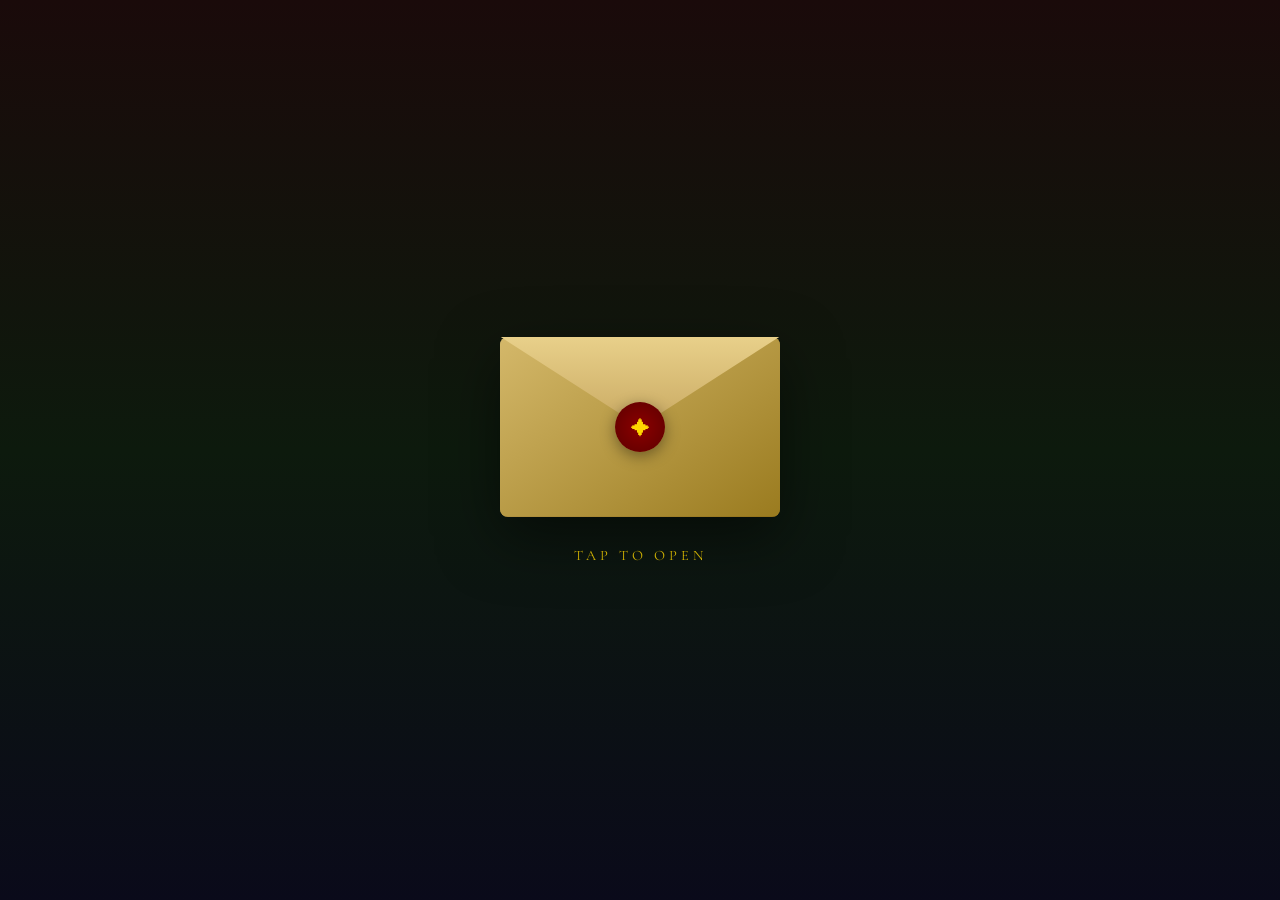
==== X-max/index.html @ a750fd4d "Add files via upload" ====
<!DOCTYPE html>
<html lang="ko">

<head>
    <meta charset="UTF-8">
    <meta name="viewport" content="width=device-width, initial-scale=1.0, maximum-scale=1.0, user-scalable=no">
    <title>AZEL - Christmas & 1st Anniversary</title>
    <link
        href="https://fonts.googleapis.com/css2?family=Noto+Sans+KR:wght@300;400;500;700&family=Playfair+Display:wght@400;500;600;700&family=Great+Vibes&family=Cormorant+Garamond:wght@400;500;600&display=swap"
        rel="stylesheet">
    <style>
        * {
            margin: 0;
            padding: 0;
            box-sizing: border-box;
        }

        body {
            font-family: 'Noto Sans KR', sans-serif;
            background: #030306;
            min-height: 100vh;
            overflow-x: hidden;
            color: #fff;
        }

        /* ============ INTRO VIDEO ============ */
        .intro-screen {
            position: fixed;
            top: 0;
            left: 0;
            width: 100%;
            height: 100%;
            z-index: 10000;
            display: flex;
            flex-direction: column;
            justify-content: center;
            align-items: center;
            background: #000;
            transition: opacity 1s ease, visibility 1s ease;
        }

        .intro-screen.hidden {
            opacity: 0;
            visibility: hidden;
            pointer-events: none;
        }

        .intro-video {
            width: 100%;
            height: 100%;
            object-fit: cover;
            position: absolute;
            top: 0;
            left: 0;
            opacity: 0;
            visibility: hidden;
        }

        .intro-video.playing {
            opacity: 1;
            visibility: visible;
        }

        .intro-video.hidden {
            opacity: 0;
            visibility: hidden;
        }

        .intro-logo {
            position: absolute;
            top: 50%;
            left: 50%;
            transform: translate(-50%, -50%);
            height: 120px;
            width: auto;
            opacity: 0;
            transition: opacity 2s ease;
        }

        .intro-logo.visible {
            opacity: 1;
        }

        .intro-screen.logo-phase {
            background: #fff;
        }

        /* ============ LETTER ENVELOPE ============ */
        .letter-container {
            position: absolute;
            top: 0;
            left: 0;
            width: 100%;
            height: 100%;
            display: flex;
            flex-direction: column;
            justify-content: center;
            align-items: center;
            background: linear-gradient(180deg, #1a0a0a 0%, #0d1a0d 50%, #0a0a1a 100%);
            cursor: pointer;
            opacity: 0;
            visibility: hidden;
            transition: opacity 0.8s ease, visibility 0.8s ease;
        }

        .letter-container.visible {
            opacity: 1;
            visibility: visible;
        }

        .letter-container.hidden {
            opacity: 0;
            visibility: hidden;
            pointer-events: none;
        }

        /* Loading Screen */
        .loading-screen {
            position: absolute;
            top: 0;
            left: 0;
            width: 100%;
            height: 100%;
            display: flex;
            flex-direction: column;
            justify-content: center;
            align-items: center;
            background: #000;
            transition: opacity 0.5s ease, visibility 0.5s ease;
        }

        .loading-screen.hidden {
            opacity: 0;
            visibility: hidden;
        }

        .loading-spinner {
            width: 40px;
            height: 40px;
            border: 2px solid rgba(255, 215, 0, 0.2);
            border-top-color: #ffd700;
            border-radius: 50%;
            animation: spin 1s linear infinite;
        }

        .loading-text {
            margin-top: 15px;
            color: rgba(255, 215, 0, 0.6);
            font-family: 'Cormorant Garamond', serif;
            font-size: 0.8rem;
            letter-spacing: 3px;
        }

        @keyframes spin {
            to {
                transform: rotate(360deg);
            }
        }

        .envelope {
            width: 280px;
            height: 180px;
            position: relative;
            perspective: 1000px;
            margin-bottom: 30px;
            z-index: 10;
        }

        .envelope-back {
            position: absolute;
            width: 100%;
            height: 100%;
            background: linear-gradient(145deg, #c9a962 0%, #8b6914 100%);
            border-radius: 8px;
            box-shadow: 0 20px 60px rgba(0, 0, 0, 0.5);
        }

        .envelope-front {
            position: absolute;
            width: 100%;
            height: 100%;
            background: linear-gradient(145deg, #d4b86a 0%, #9a7b1f 100%);
            border-radius: 8px;
            clip-path: polygon(0 0, 50% 45%, 100% 0, 100% 100%, 0 100%);
        }

        .envelope-flap {
            position: absolute;
            width: 100%;
            height: 90px;
            top: 0;
            background: linear-gradient(180deg, #e8d08a 0%, #c9a962 100%);
            clip-path: polygon(0 0, 50% 100%, 100% 0);
            transform-origin: top center;
            transition: transform 0.6s ease;
            z-index: 2;
        }

        .letter-container:hover .envelope-flap {
            transform: rotateX(30deg);
        }

        .envelope-seal {
            position: absolute;
            top: 50%;
            left: 50%;
            transform: translate(-50%, -50%);
            width: 50px;
            height: 50px;
            background: radial-gradient(circle, #8B0000 0%, #5c0000 100%);
            border-radius: 50%;
            display: flex;
            justify-content: center;
            align-items: center;
            box-shadow: 0 4px 15px rgba(0, 0, 0, 0.4);
            z-index: 3;
        }

        .envelope-seal::after {
            content: '✦';
            color: #ffd700;
            font-size: 1.2rem;
        }

        .letter-text {
            color: rgba(255, 215, 0, 0.8);
            font-family: 'Cormorant Garamond', serif;
            font-size: 0.9rem;
            letter-spacing: 4px;
            text-transform: uppercase;
            animation: pulse-text 2s ease-in-out infinite;
            z-index: 10;
        }

        @keyframes pulse-text {

            0%,
            100% {
                opacity: 0.6;
            }

            50% {
                opacity: 1;
            }
        }

        .snowfall-bg {
            position: absolute;
            width: 100%;
            height: 100%;
            pointer-events: none;
            overflow: hidden;
        }

        .snow-particle {
            position: absolute;
            color: rgba(255, 255, 255, 0.6);
            opacity: 0;
            top: -20px;
            animation: snow-fall-letter 10s linear infinite;
        }

        @keyframes snow-fall-letter {
            0% {
                transform: translateY(0);
                opacity: 0;
            }

            5% {
                opacity: 0.7;
            }

            95% {
                opacity: 0.7;
            }

            100% {
                transform: translateY(calc(100vh + 40px));
                opacity: 0;
            }
        }

        /* ============ OPENING ANIMATION ============ */
        .opening {
            position: fixed;
            top: 0;
            left: 0;
            width: 100%;
            height: 100%;
            z-index: 9999;
            display: flex;
            justify-content: center;
            align-items: center;
            background: #000;
            transition: opacity 1.5s ease, visibility 1.5s ease;
        }

        .opening.hidden {
            opacity: 0;
            visibility: hidden;
            pointer-events: none;
        }

        .brightness-overlay {
            position: absolute;
            top: 0;
            left: 0;
            width: 100%;
            height: 100%;
            background: #000;
            z-index: 5;
            animation: brightnessReveal 3s ease-out forwards;
        }

        @keyframes brightnessReveal {
            0% {
                opacity: 1;
            }

            100% {
                opacity: 0;
            }
        }

        .center-glow {
            position: absolute;
            top: 50%;
            left: 50%;
            transform: translate(-50%, -50%);
            width: 0;
            height: 0;
            background: radial-gradient(circle, rgba(255, 215, 0, 0.3) 0%, rgba(255, 215, 0, 0.1) 30%, transparent 70%);
            border-radius: 50%;
            z-index: 4;
            animation: glowExpand 3s ease-out forwards;
        }

        @keyframes glowExpand {
            0% {
                width: 0;
                height: 0;
                opacity: 0;
            }

            30% {
                opacity: 1;
            }

            100% {
                width: 150vmax;
                height: 150vmax;
                opacity: 1;
            }
        }

        .light-rays {
            position: absolute;
            top: 50%;
            left: 50%;
            transform: translate(-50%, -50%);
            width: 200vmax;
            height: 200vmax;
            z-index: 3;
            opacity: 0;
            animation: raysAppear 2s ease-out 1s forwards;
        }

        @keyframes raysAppear {
            0% {
                opacity: 0;
                transform: translate(-50%, -50%) scale(0.5);
            }

            100% {
                opacity: 1;
                transform: translate(-50%, -50%) scale(1);
            }
        }

        .light-ray {
            position: absolute;
            top: 50%;
            left: 50%;
            width: 2px;
            height: 50%;
            background: linear-gradient(to top, rgba(255, 215, 0, 0.2) 0%, transparent 100%);
            transform-origin: bottom center;
        }

        .vignette {
            position: absolute;
            top: 0;
            left: 0;
            width: 100%;
            height: 100%;
            background: radial-gradient(ellipse at center, transparent 0%, #000 100%);
            z-index: 6;
            animation: vignetteFade 4s ease-out forwards;
        }

        @keyframes vignetteFade {
            0% {
                opacity: 1;
                background: radial-gradient(ellipse at center, transparent 0%, #000 70%);
            }

            100% {
                opacity: 0.3;
                background: radial-gradient(ellipse at center, transparent 30%, #000 100%);
            }
        }

        .stars {
            position: absolute;
            width: 100%;
            height: 100%;
        }

        .star {
            position: absolute;
            width: 2px;
            height: 2px;
            background: #fff;
            border-radius: 50%;
            animation: twinkle 3s ease-in-out infinite;
        }

        @keyframes twinkle {

            0%,
            100% {
                opacity: 0.2;
            }

            50% {
                opacity: 1;
            }
        }

        .golden-dust {
            position: absolute;
            width: 100%;
            height: 100%;
            pointer-events: none;
        }

        .dust {
            position: absolute;
            width: 3px;
            height: 3px;
            background: #ffd700;
            border-radius: 50%;
            opacity: 0;
            animation: dustFloat 8s ease-in-out infinite;
        }

        @keyframes dustFloat {
            0% {
                transform: translateY(100vh) scale(0);
                opacity: 0;
            }

            20% {
                opacity: 0.8;
            }

            80% {
                opacity: 0.8;
            }

            100% {
                transform: translateY(-100px) scale(1);
                opacity: 0;
            }
        }

        .opening-content {
            text-align: center;
            z-index: 10;
        }

        .opening-subtitle {
            font-family: 'Cormorant Garamond', serif;
            font-size: 1rem;
            letter-spacing: 8px;
            color: rgba(255, 215, 0, 0.8);
            text-transform: uppercase;
            opacity: 0;
            animation: fadeUp 1s ease-out 0.5s forwards;
        }

        .opening-title {
            font-family: 'Great Vibes', cursive;
            font-size: 3.5rem;
            color: #fff;
            margin: 15px 0;
            opacity: 0;
            animation: fadeUp 1s ease-out 1s forwards;
            text-shadow: 0 0 40px rgba(255, 215, 0, 0.3);
        }

        .opening-year {
            font-family: 'Playfair Display', serif;
            font-size: 5rem;
            font-weight: 700;
            background: linear-gradient(180deg, #ffd700 0%, #b8860b 100%);
            -webkit-background-clip: text;
            background-clip: text;
            color: transparent;
            opacity: 0;
            animation: fadeUp 1s ease-out 1.5s forwards;
            line-height: 1;
        }

        .opening-brand {
            font-family: 'Playfair Display', serif;
            font-size: 2rem;
            letter-spacing: 15px;
            color: #ffd700;
            margin-top: 20px;
            opacity: 0;
            animation: fadeUp 1s ease-out 2s forwards;
        }

        @keyframes fadeUp {
            from {
                opacity: 0;
                transform: translateY(30px);
            }

            to {
                opacity: 1;
                transform: translateY(0);
            }
        }

        .opening-btn {
            margin-top: 50px;
            padding: 18px 50px;
            background: transparent;
            border: 1px solid rgba(255, 215, 0, 0.5);
            color: #ffd700;
            font-size: 0.9rem;
            letter-spacing: 5px;
            cursor: pointer;
            opacity: 0;
            animation: fadeUp 1s ease-out 2.5s forwards;
            transition: all 0.4s ease;
        }

        .opening-btn:hover {
            background: rgba(255, 215, 0, 0.1);
            border-color: #ffd700;
            box-shadow: 0 0 30px rgba(255, 215, 0, 0.2);
        }

        /* ============ INVITATION CARD ============ */
        .invitation-wrapper {
            min-height: 100vh;
            display: flex;
            justify-content: center;
            align-items: center;
            padding: 0;
            overflow-x: hidden;
            background: #8e271f;
        }

        .invitation-card {
            position: relative;
            width: 100vw;
            max-width: none;
            min-height: 100vh;
            overflow: visible;
            box-shadow: none;
            border-radius: 0;
            isolation: isolate;
        }

        .invitation-card::before {
            content: '';
            position: absolute;
            inset: 0;
            background: #8e271f;
            z-index: 0;
        }

        .invitation-card::after {
            content: '';
            position: absolute;
            inset: 0;
            background: url("data:image/svg+xml,%3Csvg viewBox='0 0 200 200' xmlns='http://www.w3.org/2000/svg'%3E%3Cfilter id='noise'%3E%3CfeTurbulence type='fractalNoise' baseFrequency='0.85' numOctaves='4' stitchTiles='stitch'/%3E%3C/filter%3E%3Crect width='100%25' height='100%25' filter='url(%23noise)'/%3E%3C/svg%3E");
            opacity: 0.06;
            z-index: 0;
            pointer-events: none;
            mix-blend-mode: overlay;
        }

        .branch-left,
        .branch-right {
            position: absolute;
            top: 0;
            bottom: 0;
            width: 45%;
            background: url('left.png') left top/auto 60% repeat-y;
            z-index: 1;
            pointer-events: none;
        }

        .branch-left {
            left: -10%;
        }

        .branch-right {
            right: -10%;
            transform: scaleX(-1);
        }

        .center-panel {
            position: absolute;
            top: 0;
            bottom: 0;
            display: flex;
            flex-direction: column;
            align-items: center;
            justify-content: flex-start;
            padding-top: 25%;
            background: transparent;
            width: 75%;
            margin: 0 auto;
            left: 50%;
            transform: translateX(-50%);
            z-index: 2;
            text-align: center;
        }

        .center-panel::before,
        .center-panel::after {
            display: none;
        }

        .center-panel::before {
            left: -18px;
        }

        .center-panel::after {
            right: -18px;
            transform: scaleX(-1);
        }

        .greeting-small {
            font-family: 'Great Vibes', cursive;
            font-size: 3rem;
            color: #fff;
            margin-bottom: 0;
        }

        .greeting-main {
            font-family: 'Great Vibes', cursive;
            font-size: 3.5rem;
            color: #fff;
            text-shadow: 0 0 40px rgba(255, 215, 0, 0.3);
        }

        .anniversary-badge {
            margin-top: 25px;
            display: flex;
            flex-direction: column;
            align-items: center;
            gap: 0;
        }

        .anniversary-and {
            font-family: 'Great Vibes', cursive;
            font-size: 2.5rem;
            color: #ffd700;
        }

        .anniversary-line1 {
            font-family: 'Great Vibes', cursive;
            font-size: 2.8rem;
            color: #ffd700;
            text-shadow: 0 0 30px rgba(255, 215, 0, 0.4);
        }

        .anniversary-line2 {
            font-family: 'Great Vibes', cursive;
            font-size: 2.8rem;
            color: #ffd700;
            text-shadow: 0 0 30px rgba(255, 215, 0, 0.4);
        }

        .center-divider {
            margin-top: 18px;
            display: flex;
            align-items: center;
            gap: 10px;
        }

        .center-divider::before,
        .center-divider::after {
            content: '';
            display: block;
            width: 46px;
            height: 1px;
            background: rgba(243, 231, 220, 0.8);
        }

        .center-divider span {
            display: block;
            width: 6px;
            height: 6px;
            background: rgba(243, 231, 220, 0.8);
            border-radius: 50%;
            box-shadow: 0 0 0 5px rgba(243, 231, 220, 0.15);
        }

        .panel-body {
            margin-top: 18px;
            padding: 0 14%;
            display: flex;
            flex-direction: column;
            gap: 14px;
            color: #f3e7dc;
        }

        .panel-message {
            font-size: 0.9rem;
            line-height: 1.6;
            opacity: 0.9;
            font-weight: 400;
        }

        .panel-meta {
            border-top: 1px solid rgba(243, 231, 220, 0.35);
            padding-top: 12px;
            font-family: 'Cormorant Garamond', serif;
            letter-spacing: 1px;
            font-size: 1rem;
        }

        .meta-title {
            font-weight: 600;
            font-size: 1.05rem;
            margin-bottom: 4px;
        }

        .meta-detail {
            font-size: 0.95rem;
            opacity: 0.9;
        }

        .panel-footer {
            margin-top: 20px;
            font-family: 'Cormorant Garamond', serif;
            font-size: 0.8rem;
            letter-spacing: 3px;
            color: rgba(243, 231, 220, 0.6);
            text-transform: uppercase;
        }

        .sparkles {
            position: absolute;
            inset: 0;
            z-index: 1;
            pointer-events: none;
        }

        .sparkle {
            position: absolute;
            width: 4px;
            height: 4px;
            background: #f6e6c7;
            border-radius: 50%;
            opacity: 0.8;
            box-shadow: 0 0 8px rgba(246, 230, 199, 0.7);
            animation: sparkleTwinkle 8s ease-in-out infinite;
        }

        @keyframes sparkleTwinkle {

            0%,
            100% {
                transform: scale(0.9);
                opacity: 0.45;
            }

            50% {
                transform: scale(1.4);
                opacity: 1;
            }
        }

        @media (max-width: 500px) {
            .center-panel {
                width: 68%;
                padding-top: 16%;
            }

            .greeting-main {
                font-size: 2.2rem;
            }

            .panel-body {
                padding: 0 12%;
                gap: 12px;
            }

            .panel-message {
                font-size: 0.85rem;
            }
        }

        /* ============ CHRISTMAS ORNAMENTS ============ */
        .ornaments-container {
            position: fixed;
            top: 0;
            left: 0;
            width: 100%;
            height: 100%;
            pointer-events: none;
            z-index: 15;
            overflow: hidden;
        }

        .ornament {
            position: absolute;
            top: -10px;
            animation: ornamentSwing 3s ease-in-out infinite;
        }

        .ornament-string {
            width: 2px;
            height: 40px;
            background: linear-gradient(180deg, rgba(255, 215, 0, 0.3) 0%, rgba(255, 215, 0, 0.6) 100%);
            margin: 0 auto;
        }

        .ornament-ball {
            width: 35px;
            height: 35px;
            border-radius: 50%;
            position: relative;
            box-shadow:
                inset -5px -5px 15px rgba(0, 0, 0, 0.3),
                inset 5px 5px 15px rgba(255, 255, 255, 0.2),
                0 5px 15px rgba(0, 0, 0, 0.3);
        }

        .ornament-ball::before {
            content: '';
            position: absolute;
            top: 5px;
            left: 8px;
            width: 8px;
            height: 8px;
            background: rgba(255, 255, 255, 0.4);
            border-radius: 50%;
        }

        .ornament-ball::after {
            content: '';
            position: absolute;
            top: -8px;
            left: 50%;
            transform: translateX(-50%);
            width: 12px;
            height: 10px;
            background: #ffd700;
            border-radius: 3px 3px 0 0;
        }

        .ornament-1 {
            left: 5%;
            animation-delay: 0s;
        }

        .ornament-2 {
            right: 8%;
            animation-delay: 0.5s;
        }

        .ornament-3 {
            left: 15%;
            animation-delay: 1s;
        }

        .ornament-4 {
            right: 3%;
            animation-delay: 1.5s;
        }

        .ornament-5 {
            left: 25%;
            animation-delay: 0.3s;
        }

        .ornament-6 {
            right: 20%;
            animation-delay: 0.8s;
        }

        .ornament-1 .ornament-ball {
            background: radial-gradient(circle at 30% 30%, #ff6b6b 0%, #c0392b 100%);
        }

        .ornament-2 .ornament-ball {
            background: radial-gradient(circle at 30% 30%, #ffd700 0%, #b8860b 100%);
        }

        .ornament-3 .ornament-ball {
            background: radial-gradient(circle at 30% 30%, #2ecc71 0%, #1a5c38 100%);
        }

        .ornament-4 .ornament-ball {
            background: radial-gradient(circle at 30% 30%, #9b59b6 0%, #5b2c6f 100%);
        }

        .ornament-5 .ornament-ball {
            background: radial-gradient(circle at 30% 30%, #3498db 0%, #1a5276 100%);
        }

        .ornament-6 .ornament-ball {
            background: radial-gradient(circle at 30% 30%, #e74c3c 0%, #922b21 100%);
        }

        .ornament-1 .ornament-string {
            height: 50px;
        }

        .ornament-2 .ornament-string {
            height: 35px;
        }

        .ornament-3 .ornament-string {
            height: 60px;
        }

        .ornament-4 .ornament-string {
            height: 45px;
        }

        .ornament-5 .ornament-string {
            height: 70px;
        }

        .ornament-6 .ornament-string {
            height: 55px;
        }

        @keyframes ornamentSwing {

            0%,
            100% {
                transform: rotate(-3deg);
            }

            50% {
                transform: rotate(3deg);
            }
        }

        /* ============ FLOOR IMAGE ============ */
        .floor-container {
            position: fixed;
            bottom: 0;
            left: 0;
            width: 100%;
            height: auto;
            pointer-events: none;
            z-index: 15;
        }

        .floor-container img {
            width: 100%;
            height: auto;
            display: block;
        }

        /* Snow Effect */
        .snow-container {
            position: fixed;
            width: 100%;
            height: 100%;
            pointer-events: none;
            z-index: 100;
            overflow: hidden;
        }

        .snowflake {
            position: absolute;
            color: #fff;
            opacity: 0;
            animation: snowFall linear infinite;
        }

        @keyframes snowFall {
            0% {
                transform: translateY(-10px) rotate(0deg);
                opacity: 0;
            }

            10% {
                opacity: 0.6;
            }

            90% {
                opacity: 0.6;
            }

            100% {
                transform: translateY(100vh) rotate(360deg);
                opacity: 0;
            }
        }

        /* Music Control Button */
        .music-btn {
            position: fixed;
            bottom: 20px;
            right: 20px;
            width: 50px;
            height: 50px;
            border-radius: 50%;
            background: rgba(255, 215, 0, 0.2);
            border: 1px solid rgba(255, 215, 0, 0.5);
            color: #ffd700;
            font-size: 1.3rem;
            cursor: pointer;
            z-index: 1000;
            display: flex;
            align-items: center;
            justify-content: center;
            transition: all 0.3s ease;
            backdrop-filter: blur(10px);
        }

        .music-btn:hover {
            background: rgba(255, 215, 0, 0.3);
            transform: scale(1.1);
        }

        .music-btn.playing {
            animation: pulse 1s ease-in-out infinite;
        }

        @keyframes pulse {

            0%,
            100% {
                box-shadow: 0 0 0 0 rgba(255, 215, 0, 0.4);
            }

            50% {
                box-shadow: 0 0 20px 5px rgba(255, 215, 0, 0.3);
            }
        }

        /* Responsive */
        @media (max-width: 400px) {
            .card-content {
                padding: 50px 25px;
            }

            .opening-title {
                font-size: 2.8rem;
            }

            .opening-year {
                font-size: 4rem;
            }

            .card-title {
                font-size: 2.3rem;
            }
        }
    </style>
</head>

<body>
    <!-- Intro Video Screen -->
    <div class="intro-screen" id="introScreen">
        <!-- Loading Screen -->
        <div class="loading-screen" id="loadingScreen">
            <div class="loading-spinner"></div>
            <p class="loading-text">Loading...</p>
        </div>

        <!-- Letter Envelope (Click to Start) -->
        <div class="letter-container" id="letterContainer">
            <div class="snowfall-bg" id="letterSnow"></div>
            <div class="envelope">
                <div class="envelope-back"></div>
                <div class="envelope-front"></div>
                <div class="envelope-flap"></div>
                <div class="envelope-seal"></div>
            </div>
            <p class="letter-text">Tap to Open</p>
        </div>

        <!-- Video (plays after envelope click) -->
        <video class="intro-video" id="introVideo" playsinline preload="auto">
            <source src="intro.mp4" type="video/mp4">
        </video>
        <img src="clogo.png" alt="AZEL" class="intro-logo" id="introLogo">
    </div>

    <!-- Christmas Ornaments -->
    <div class="ornaments-container" id="ornamentsContainer">
        <div class="ornament ornament-1">
            <div class="ornament-string"></div>
            <div class="ornament-ball"></div>
        </div>
        <div class="ornament ornament-2">
            <div class="ornament-string"></div>
            <div class="ornament-ball"></div>
        </div>
        <div class="ornament ornament-3">
            <div class="ornament-string"></div>
            <div class="ornament-ball"></div>
        </div>
        <div class="ornament ornament-4">
            <div class="ornament-string"></div>
            <div class="ornament-ball"></div>
        </div>
        <div class="ornament ornament-5">
            <div class="ornament-string"></div>
            <div class="ornament-ball"></div>
        </div>
        <div class="ornament ornament-6">
            <div class="ornament-string"></div>
            <div class="ornament-ball"></div>
        </div>
    </div>

    <!-- Snow -->
    <div class="snow-container" id="snowContainer"></div>

    <!-- Floor -->
    <div class="floor-container">
        <img src="snow.png" alt="Snow Floor">
    </div>

    <!-- Background Music -->
    <audio id="bgMusic" loop preload="auto">
        <source src="jingle_bell.mp3" type="audio/mpeg">
    </audio>

    <!-- Music Control Button -->
    <button class="music-btn" id="musicBtn" title="음악 재생/정지">🔇</button>

    <!-- Opening Animation -->
    <div class="opening" id="opening">
        <div class="brightness-overlay"></div>
        <div class="vignette"></div>
        <div class="center-glow"></div>
        <div class="light-rays" id="lightRays"></div>
        <div class="stars" id="stars"></div>
        <div class="golden-dust" id="goldenDust"></div>

        <div class="opening-content">
            <p class="opening-subtitle">You're Invited</p>
            <h1 class="opening-title">Merry Christmas</h1>
            <p class="opening-year">2024</p>
            <p class="opening-brand">AZEL</p>
            <button class="opening-btn" onclick="openInvitation()">OPEN</button>
        </div>
    </div>

    <!-- Invitation Card -->
    <div class="invitation-wrapper">
        <div class="invitation-card">
            <div class="branch-left"></div>
            <div class="branch-right"></div>
            <div class="center-panel">
                <p class="greeting-small">MERRY</p>
                <h2 class="greeting-main">CHRISTMAS</h2>

                <div class="anniversary-badge">
                    <span class="anniversary-and">&</span>
                    <span class="anniversary-line1">Azel</span>
                    <span class="anniversary-line2">1st Anniversary</span>
                </div>

                <div class="center-divider"><span></span></div>

                <div class="panel-body">
                    <p class="panel-message">
                        소중한 고객님께
                    </p>
                    <p class="panel-message">
                        여러분의 사랑 덕분에<br>
                        AZEL이 첫 번째 크리스마스와<br>
                        1주년을 맞이하게 되었습니다.
                    </p>
                    <p class="panel-message">
                        감사의 마음을 담아<br>
                        특별한 이벤트에 초대합니다.
                    </p>

                    <div class="panel-meta">
                        <p class="meta-title">Christmas & Anniversary Event</p>
                        <p class="meta-detail">2024. 12. 24 (화) 19:00</p>
                        <p class="meta-detail">AZEL Lounge, 서울</p>
                    </div>

                    <p class="panel-footer">WITH LOVE, AZEL</p>
                </div>
            </div>
        </div>
    </div>

    <script>
        // Open Invitation
        function openInvitation() {
            document.getElementById('opening').classList.add('hidden');
            playMusicOnOpen();
        }

        // Create Light Rays
        function createLightRays() {
            const container = document.getElementById('lightRays');
            for (let i = 0; i < 12; i++) {
                const ray = document.createElement('div');
                ray.className = 'light-ray';
                ray.style.transform = `rotate(${i * 30}deg)`;
                container.appendChild(ray);
            }
        }

        // Create Stars
        function createStars() {
            const container = document.getElementById('stars');
            for (let i = 0; i < 80; i++) {
                const star = document.createElement('div');
                star.className = 'star';
                star.style.left = Math.random() * 100 + '%';
                star.style.top = Math.random() * 100 + '%';
                star.style.animationDelay = Math.random() * 3 + 's';
                star.style.width = Math.random() * 2 + 1 + 'px';
                star.style.height = star.style.width;
                container.appendChild(star);
            }
        }

        // Create Golden Dust
        function createGoldenDust() {
            const container = document.getElementById('goldenDust');
            for (let i = 0; i < 30; i++) {
                const dust = document.createElement('div');
                dust.className = 'dust';
                dust.style.left = Math.random() * 100 + '%';
                dust.style.animationDelay = Math.random() * 8 + 's';
                dust.style.animationDuration = (Math.random() * 4 + 6) + 's';
                container.appendChild(dust);
            }
        }

        // Create Snow
        function createSnow() {
            const container = document.getElementById('snowContainer');
            const snowflakes = ['❄', '❅', '❆'];

            setInterval(() => {
                const snow = document.createElement('div');
                snow.className = 'snowflake';
                snow.textContent = snowflakes[Math.floor(Math.random() * snowflakes.length)];
                snow.style.left = Math.random() * 100 + '%';
                snow.style.fontSize = (Math.random() * 10 + 8) + 'px';
                snow.style.animationDuration = (Math.random() * 5 + 8) + 's';
                container.appendChild(snow);

                setTimeout(() => snow.remove(), 13000);
            }, 400);
        }

        // Sparkles on the invitation card
        function createSparkles() {
            const container = document.getElementById('sparkles');
            if (!container) return;

            for (let i = 0; i < 70; i++) {
                const sparkle = document.createElement('span');
                sparkle.className = 'sparkle';
                sparkle.style.left = Math.random() * 100 + '%';
                sparkle.style.top = Math.random() * 100 + '%';
                sparkle.style.animationDuration = (Math.random() * 5 + 6) + 's';
                sparkle.style.animationDelay = (Math.random() * 4) + 's';
                container.appendChild(sparkle);
            }
        }

        // Auto open after 8 seconds
        setTimeout(() => {
            if (!document.getElementById('opening').classList.contains('hidden')) {
                openInvitation();
            }
        }, 8000);

        // Initialize
        document.addEventListener('DOMContentLoaded', () => {
            createLightRays();
            createStars();
            createGoldenDust();
            createSnow();
            createSparkles();
            initMusicControl();
            initIntroVideo();
        });

        // Intro Video Control
        function initIntroVideo() {
            const video = document.getElementById('introVideo');
            const logo = document.getElementById('introLogo');
            const introScreen = document.getElementById('introScreen');
            const letterContainer = document.getElementById('letterContainer');
            const loadingScreen = document.getElementById('loadingScreen');
            const music = document.getElementById('bgMusic');

            // Create snow for letter screen
            createLetterSnow();

            // Function to show letter envelope
            function showLetterEnvelope() {
                if (!letterContainer.classList.contains('visible')) {
                    loadingScreen.classList.add('hidden');
                    letterContainer.classList.add('visible');
                }
            }

            // Multiple fallback strategies for mobile compatibility
            // 1. canplaythrough (desktop)
            video.addEventListener('canplaythrough', showLetterEnvelope, { once: true });

            // 2. loadeddata (works better on some mobile)
            video.addEventListener('loadeddata', showLetterEnvelope, { once: true });

            // 3. loadedmetadata (minimal but enough to start)
            video.addEventListener('loadedmetadata', showLetterEnvelope, { once: true });

            // 4. Fallback: if already loaded
            if (video.readyState >= 1) {
                showLetterEnvelope();
            }

            // 5. Ultimate fallback: timeout after 3 seconds
            setTimeout(showLetterEnvelope, 3000);

            // Click envelope to start video
            letterContainer.addEventListener('click', () => {
                // Hide envelope
                letterContainer.classList.remove('visible');
                letterContainer.classList.add('hidden');
                // Show and play video
                video.classList.add('playing');
                video.play();

                // Mobile: Prime audio on user interaction
                // This allows music to play later even on mobile
                music.load();
                // Try to play immediately (will be paused when video has audio)
                // This "unlocks" the audio on mobile browsers
                music.volume = 0;
                music.play().then(() => {
                    music.pause();
                    music.currentTime = 0;
                    music.volume = 1;
                }).catch(() => { });
            });

            // Start music 0.5s before video ends
            let musicStarted = false;
            video.addEventListener('timeupdate', () => {
                if (!musicStarted && video.duration - video.currentTime <= 0.5) {
                    musicStarted = true;
                    music.play().catch(e => console.log('Autoplay blocked:', e));
                }
            });

            // When video ends
            video.addEventListener('ended', () => {
                // Hide video and change to white background
                video.classList.remove('playing');
                video.classList.add('hidden');
                introScreen.classList.add('logo-phase');

                // Show logo with fade in
                setTimeout(() => {
                    logo.classList.add('visible');
                }, 100);

                // After 2 seconds, transition to opening screen
                setTimeout(() => {
                    introScreen.classList.add('hidden');
                }, 2200);
            });
        }

        // Create snow effect for letter screen
        function createLetterSnow() {
            const container = document.getElementById('letterSnow');
            const snowflakes = ['❄', '❅', '❆', '•'];

            for (let i = 0; i < 30; i++) {
                const snow = document.createElement('div');
                snow.className = 'snow-particle';
                snow.textContent = snowflakes[Math.floor(Math.random() * snowflakes.length)];
                snow.style.left = Math.random() * 100 + '%';
                snow.style.fontSize = (Math.random() * 8 + 6) + 'px';
                snow.style.animationDuration = (Math.random() * 5 + 8) + 's';
                snow.style.animationDelay = (Math.random() * 5) + 's';
                container.appendChild(snow);
            }
        }

        // Music Control
        function initMusicControl() {
            const music = document.getElementById('bgMusic');
            const btn = document.getElementById('musicBtn');

            btn.addEventListener('click', toggleMusic);

            // Update button state
            music.addEventListener('play', () => {
                btn.textContent = '🔊';
                btn.classList.add('playing');
            });

            music.addEventListener('pause', () => {
                btn.textContent = '🔇';
                btn.classList.remove('playing');
            });
        }

        function toggleMusic() {
            const music = document.getElementById('bgMusic');
            if (music.paused) {
                music.play().catch(e => console.log('Autoplay blocked:', e));
            } else {
                music.pause();
            }
        }

        // Play music when opening invitation
        function playMusicOnOpen() {
            const music = document.getElementById('bgMusic');
            music.play().catch(e => console.log('Autoplay blocked:', e));
        }
    </script>
</body>

</html>
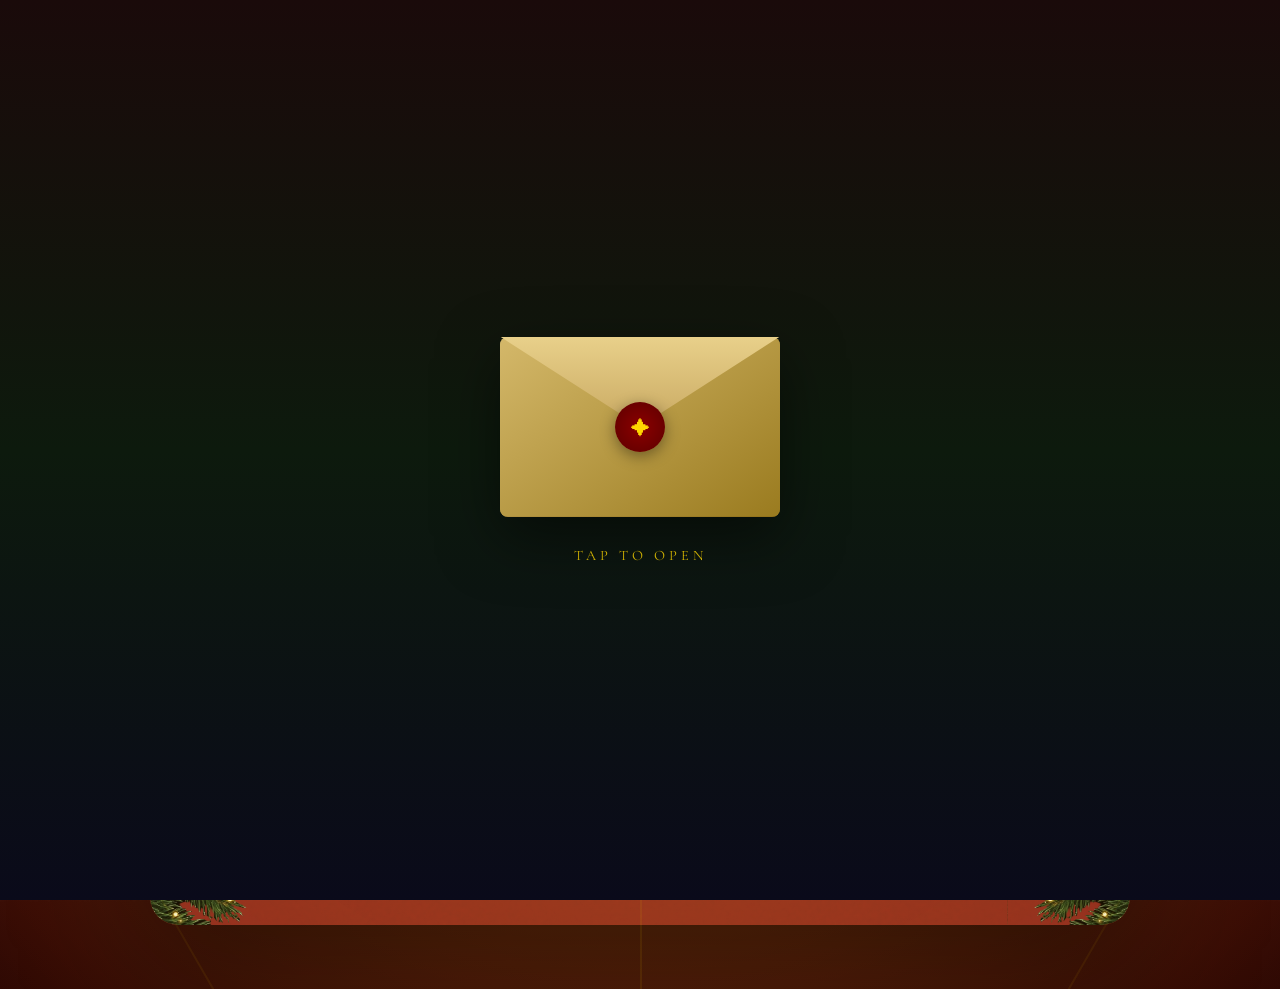
==== commit 2b2bffa7: "Add files via upload" ====
--- a/X-max/index.html
+++ b/X-max/index.html
@@ -559,7 +559,7 @@
             min-height: 100vh;
             display: flex;
             justify-content: center;
-            align-items: center;
+            align-items: stretch;
             padding: 0;
             overflow-x: hidden;
             background: #8e271f;
@@ -567,8 +567,8 @@
 
         .invitation-card {
             position: relative;
-            width: 100vw;
-            max-width: none;
+            width: 100%;
+            max-width: 100%;
             min-height: 100vh;
             overflow: visible;
             box-shadow: none;
@@ -599,37 +599,35 @@
         .branch-right {
             position: absolute;
             top: 0;
-            bottom: 0;
-            width: 45%;
-            background: url('left.png') left top/auto 60% repeat-y;
+            bottom: -100px;
+            width: 90%;
+            background:
+                url('left.png') left top/auto 50% repeat-y,
+                url('left.png') left 25%/auto 50% repeat-y;
             z-index: 1;
             pointer-events: none;
         }
 
         .branch-left {
-            left: -10%;
+            left: 0;
         }
 
         .branch-right {
-            right: -10%;
+            right: 0;
             transform: scaleX(-1);
         }
 
         .center-panel {
-            position: absolute;
-            top: 0;
-            bottom: 0;
+            position: relative;
             display: flex;
             flex-direction: column;
             align-items: center;
             justify-content: flex-start;
-            padding-top: 25%;
+            padding: clamp(72px, 10vh, 140px) clamp(18px, 3.5vw, 64px) clamp(56px, 8vh, 120px);
             background: transparent;
-            width: 75%;
+            width: min(92%, 760px);
             margin: 0 auto;
-            left: 50%;
-            transform: translateX(-50%);
-            z-index: 2;
+            z-index: 10;
             text-align: center;
         }
 
@@ -648,45 +646,83 @@
         }
 
         .greeting-small {
-            font-family: 'Great Vibes', cursive;
-            font-size: 3rem;
+            font-family: 'Playfair Display', serif;
+            font-size: 2.5rem;
+            letter-spacing: 6px;
             color: #fff;
-            margin-bottom: 0;
+            margin-bottom: 5px;
+            text-transform: uppercase;
         }
 
         .greeting-main {
-            font-family: 'Great Vibes', cursive;
-            font-size: 3.5rem;
+            font-family: 'Playfair Display', serif;
+            font-size: 2.8rem;
+            letter-spacing: 6px;
             color: #fff;
+            text-transform: uppercase;
             text-shadow: 0 0 40px rgba(255, 215, 0, 0.3);
         }
 
-        .anniversary-badge {
-            margin-top: 25px;
+        .sticky-header {
             display: flex;
             flex-direction: column;
             align-items: center;
-            gap: 0;
-        }
-
-        .anniversary-and {
+            padding: 0 0 14px 0;
+        }
+
+        .scrollable-content {
+            width: 100%;
+            padding-top: 18px;
+        }
+
+        .diagonal-layout {
+            display: flex;
+            flex-direction: column;
+            align-items: center;
+            gap: 5px;
+        }
+
+        .diagonal-row {
+            display: flex;
+            flex-direction: row;
+            align-items: center;
+            justify-content: center;
+            gap: 8px;
+        }
+
+        .diagonal-top {
+            transform: rotate(-8deg);
+        }
+
+        .diagonal-text {
             font-family: 'Great Vibes', cursive;
-            font-size: 2.5rem;
+            font-size: 2rem;
+            color: #fff;
+            text-shadow: 0 0 30px rgba(255, 215, 0, 0.3);
+        }
+
+        .diagonal-and {
+            font-family: 'Great Vibes', cursive;
+            font-size: 1.8rem;
             color: #ffd700;
-        }
-
-        .anniversary-line1 {
-            font-family: 'Great Vibes', cursive;
-            font-size: 2.8rem;
+            margin-top: 5px;
+        }
+
+        .diagonal-bottom {
+            transform: rotate(8deg);
+        }
+
+        .diagonal-logo {
+            height: 60px;
+            width: auto;
+            margin-left: 0;
+            display: block;
+            filter: drop-shadow(0 0 15px rgba(255, 215, 0, 0.4));
+        }
+
+        .anniversary-sub {
+            margin-top: 10px;
             color: #ffd700;
-            text-shadow: 0 0 30px rgba(255, 215, 0, 0.4);
-        }
-
-        .anniversary-line2 {
-            font-family: 'Great Vibes', cursive;
-            font-size: 2.8rem;
-            color: #ffd700;
-            text-shadow: 0 0 30px rgba(255, 215, 0, 0.4);
         }
 
         .center-divider {
@@ -715,12 +751,14 @@
         }
 
         .panel-body {
-            margin-top: 18px;
-            padding: 0 14%;
+            margin-top: 0;
+            width: 100%;
+            padding: 0;
             display: flex;
             flex-direction: column;
-            gap: 14px;
+            gap: clamp(12px, 2vh, 16px);
             color: #f3e7dc;
+            text-align: center;
         }
 
         .panel-message {
@@ -758,6 +796,143 @@
             text-transform: uppercase;
         }
 
+        /* Event Content */
+        .event-title {
+            margin: 0 0 6px 0;
+            text-align: center;
+            font-family: 'Playfair Display', 'Noto Sans KR', serif;
+            font-weight: 700;
+            font-size: clamp(1.3rem, 1vw + 1rem, 1.8rem);
+            letter-spacing: 0.04em;
+            background: linear-gradient(180deg, #ffd700 0%, #f0c040 100%);
+            -webkit-background-clip: text;
+            background-clip: text;
+            color: transparent;
+        }
+
+        .event-subtitle {
+            margin: 0 0 8px 0;
+            text-align: center;
+            font-size: clamp(0.85rem, 0.3vw + 0.8rem, 0.95rem);
+            opacity: 0.85;
+            color: #f3e7dc;
+        }
+
+        .event-date {
+            margin: 0 0 20px 0;
+            text-align: center;
+            font-size: clamp(0.8rem, 0.25vw + 0.75rem, 0.9rem);
+            color: #ffd700;
+            font-weight: 500;
+            letter-spacing: 0.05em;
+        }
+
+        .event-list {
+            --event-gap: 10px;
+            list-style: none;
+            margin: 0 auto;
+            padding: 0;
+            width: 100%;
+            max-width: 400px;
+            display: grid;
+            grid-template-columns: repeat(2, 1fr);
+            gap: var(--event-gap);
+        }
+
+        .event-card {
+            position: relative;
+            padding: 40px 14px 14px 14px;
+            border-radius: 14px;
+            background: rgba(255, 255, 255, 0.08);
+            backdrop-filter: blur(8px);
+            -webkit-backdrop-filter: blur(8px);
+            border: 1px solid rgba(255, 215, 0, 0.15);
+            box-shadow: 0 4px 20px rgba(0, 0, 0, 0.15);
+            line-height: 1.5;
+            font-size: 0.9rem;
+            text-align: center;
+            transition: transform 0.2s ease, box-shadow 0.2s ease;
+        }
+
+        .event-card:hover {
+            transform: translateY(-2px);
+            box-shadow: 0 8px 30px rgba(0, 0, 0, 0.2);
+        }
+
+        .event-card-icon {
+            position: absolute;
+            left: 50%;
+            top: 10px;
+            transform: translateX(-50%);
+            font-size: 1.4rem;
+            filter: drop-shadow(0 2px 4px rgba(0, 0, 0, 0.3));
+        }
+
+        .event-card-title {
+            display: block;
+            font-weight: 600;
+            letter-spacing: 0.02em;
+            color: #ffd700;
+            margin-bottom: 4px;
+            font-size: 0.95rem;
+        }
+
+        .event-card-desc {
+            display: block;
+            color: #f3e7dc;
+            font-size: 0.85rem;
+        }
+
+        .event-card-note {
+            display: block;
+            margin-top: 4px;
+            font-size: 0.75rem;
+            opacity: 0.7;
+        }
+
+        .event-divider {
+            display: none;
+        }
+
+        .event-card.event-single,
+        .event-card:last-child:nth-child(odd) {
+            grid-column: 1 / -1;
+            justify-self: center;
+            max-width: 180px;
+        }
+
+        .event-highlight {
+            color: #ffd700;
+            font-weight: 600;
+        }
+
+        .event-muted {
+            opacity: 0.7;
+            font-size: 0.9em;
+        }
+
+        /* 태블릿 이상에서 카드 크기 확대 */
+        @media (min-width: 600px) {
+            .event-list {
+                max-width: 500px;
+                gap: 12px;
+            }
+
+            .event-card {
+                padding: 44px 16px 16px 16px;
+            }
+
+            .event-card-icon {
+                top: 12px;
+                font-size: 1.5rem;
+            }
+
+            .event-card.event-single,
+            .event-card:last-child:nth-child(odd) {
+                max-width: 220px;
+            }
+        }
+
         .sparkles {
             position: absolute;
             inset: 0;
@@ -792,21 +967,61 @@
 
         @media (max-width: 500px) {
             .center-panel {
-                width: 68%;
-                padding-top: 16%;
+                width: 92%;
+                padding: 64px 18px 76px;
             }
 
             .greeting-main {
                 font-size: 2.2rem;
             }
 
-            .panel-body {
-                padding: 0 12%;
-                gap: 12px;
-            }
-
             .panel-message {
                 font-size: 0.85rem;
+            }
+
+            .event-card {
+                padding: 36px 12px 12px 12px;
+            }
+
+            .event-card-icon {
+                top: 8px;
+                font-size: 1.2rem;
+            }
+
+            .event-card-title {
+                font-size: 0.9rem;
+            }
+
+            .event-card-desc {
+                font-size: 0.8rem;
+            }
+        }
+
+        @media (min-width: 768px) {
+            .invitation-wrapper {
+                align-items: center;
+                padding: 64px 24px;
+                background: radial-gradient(circle at 50% 0%, #a83a2b 0%, #6b1713 55%, #2b0504 100%);
+            }
+
+            .invitation-card {
+                width: min(980px, 100%);
+                max-width: 980px;
+                min-height: calc(100vh - 128px);
+                border-radius: 28px;
+                overflow: hidden;
+                box-shadow: 0 30px 120px rgba(0, 0, 0, 0.55);
+            }
+
+            .branch-left,
+            .branch-right {
+                width: 48%;
+                background: url('left.png') left top/auto 55% repeat-y;
+                opacity: 0.95;
+            }
+
+            .sticky-header {
+                padding-bottom: 18px;
             }
         }
 
@@ -962,9 +1177,9 @@
         /* ============ FLOOR IMAGE ============ */
         .floor-container {
             position: fixed;
-            bottom: 0;
-            left: 0;
-            width: 100%;
+            bottom: -5px;
+            left: -10%;
+            width: 120%;
             height: auto;
             pointer-events: none;
             z-index: 15;
@@ -1172,280 +1387,294 @@
             <div class="branch-left"></div>
             <div class="branch-right"></div>
             <div class="center-panel">
-                <p class="greeting-small">MERRY</p>
-                <h2 class="greeting-main">CHRISTMAS</h2>
-
-                <div class="anniversary-badge">
-                    <span class="anniversary-and">&</span>
-                    <span class="anniversary-line1">Azel</span>
-                    <span class="anniversary-line2">1st Anniversary</span>
+                <div class="sticky-header">
+                    <div class="diagonal-layout">
+                        <img src="azel_white.png" alt="AZEL" class="diagonal-logo">
+                    </div>
+                    <p class="diagonal-text anniversary-sub">1st Anniversary</p>
+                    <div class="center-divider"><span></span></div>
                 </div>
 
-                <div class="center-divider"><span></span></div>
-
-                <div class="panel-body">
-                    <p class="panel-message">
-                        소중한 고객님께
-                    </p>
-                    <p class="panel-message">
-                        여러분의 사랑 덕분에<br>
-                        AZEL이 첫 번째 크리스마스와<br>
-                        1주년을 맞이하게 되었습니다.
-                    </p>
-                    <p class="panel-message">
-                        감사의 마음을 담아<br>
-                        특별한 이벤트에 초대합니다.
-                    </p>
-
-                    <div class="panel-meta">
-                        <p class="meta-title">Christmas & Anniversary Event</p>
-                        <p class="meta-detail">2024. 12. 24 (화) 19:00</p>
-                        <p class="meta-detail">AZEL Lounge, 서울</p>
+                <div class="scrollable-content">
+
+                    <div class="panel-body">
+                        <p class="event-subtitle">감사한 마음을 담아 준비했어요.</p>
+                        <p class="event-date">📅 12/24 ~ 1/11</p>
+
+                        <ol class="event-list">
+                            <li class="event-card">
+                                <span class="event-card-icon">💎</span>
+                                <span class="event-card-title">기존 회원 혜택</span>
+                                <span class="event-card-desc"><span class="event-highlight">3,000포인트</span> 증정</span>
+                            </li>
+                            <li class="event-card">
+                                <span class="event-card-icon">🎁</span>
+                                <span class="event-card-title">신규 가입 혜택</span>
+                                <span class="event-card-desc"><span class="event-highlight">3,000P</span> 또는 <span
+                                        class="event-highlight">랜덤캡슐</span></span>
+                            </li>
+                            <li class="event-card">
+                                <span class="event-card-icon">🛍️</span>
+                                <span class="event-card-title">구매 혜택</span>
+                                <span class="event-card-desc"><span class="event-highlight">5만원↑</span> 구매 시 <span
+                                        class="event-highlight">굿즈가방</span></span>
+                                <span class="event-card-note">(쿠지/캡슐/수리 제외)</span>
+                            </li>
+                            <li class="event-card">
+                                <span class="event-card-icon">🏷️</span>
+                                <span class="event-card-title">할인 부스</span>
+                                <span class="event-card-desc"><span class="event-highlight">10~30%</span> 할인부스 운영</span>
+                            </li>
+                            <li class="event-card">
+                                <span class="event-card-icon">🎰</span>
+                                <span class="event-card-title">랜덤박스 이벤트</span>
+                                <span class="event-card-desc">구매 시 <span class="event-highlight">행운 추첨권</span> 증정</span>
+                            </li>
+                        </ol>
+
+                        <p class="panel-footer">WITH LOVE, AZEL</p>
                     </div>
-
-                    <p class="panel-footer">WITH LOVE, AZEL</p>
                 </div>
             </div>
         </div>
-    </div>
-
-    <script>
-        // Open Invitation
-        function openInvitation() {
-            document.getElementById('opening').classList.add('hidden');
-            playMusicOnOpen();
-        }
-
-        // Create Light Rays
-        function createLightRays() {
-            const container = document.getElementById('lightRays');
-            for (let i = 0; i < 12; i++) {
-                const ray = document.createElement('div');
-                ray.className = 'light-ray';
-                ray.style.transform = `rotate(${i * 30}deg)`;
-                container.appendChild(ray);
-            }
-        }
-
-        // Create Stars
-        function createStars() {
-            const container = document.getElementById('stars');
-            for (let i = 0; i < 80; i++) {
-                const star = document.createElement('div');
-                star.className = 'star';
-                star.style.left = Math.random() * 100 + '%';
-                star.style.top = Math.random() * 100 + '%';
-                star.style.animationDelay = Math.random() * 3 + 's';
-                star.style.width = Math.random() * 2 + 1 + 'px';
-                star.style.height = star.style.width;
-                container.appendChild(star);
-            }
-        }
-
-        // Create Golden Dust
-        function createGoldenDust() {
-            const container = document.getElementById('goldenDust');
-            for (let i = 0; i < 30; i++) {
-                const dust = document.createElement('div');
-                dust.className = 'dust';
-                dust.style.left = Math.random() * 100 + '%';
-                dust.style.animationDelay = Math.random() * 8 + 's';
-                dust.style.animationDuration = (Math.random() * 4 + 6) + 's';
-                container.appendChild(dust);
-            }
-        }
-
-        // Create Snow
-        function createSnow() {
-            const container = document.getElementById('snowContainer');
-            const snowflakes = ['❄', '❅', '❆'];
-
-            setInterval(() => {
-                const snow = document.createElement('div');
-                snow.className = 'snowflake';
-                snow.textContent = snowflakes[Math.floor(Math.random() * snowflakes.length)];
-                snow.style.left = Math.random() * 100 + '%';
-                snow.style.fontSize = (Math.random() * 10 + 8) + 'px';
-                snow.style.animationDuration = (Math.random() * 5 + 8) + 's';
-                container.appendChild(snow);
-
-                setTimeout(() => snow.remove(), 13000);
-            }, 400);
-        }
-
-        // Sparkles on the invitation card
-        function createSparkles() {
-            const container = document.getElementById('sparkles');
-            if (!container) return;
-
-            for (let i = 0; i < 70; i++) {
-                const sparkle = document.createElement('span');
-                sparkle.className = 'sparkle';
-                sparkle.style.left = Math.random() * 100 + '%';
-                sparkle.style.top = Math.random() * 100 + '%';
-                sparkle.style.animationDuration = (Math.random() * 5 + 6) + 's';
-                sparkle.style.animationDelay = (Math.random() * 4) + 's';
-                container.appendChild(sparkle);
-            }
-        }
-
-        // Auto open after 8 seconds
-        setTimeout(() => {
-            if (!document.getElementById('opening').classList.contains('hidden')) {
-                openInvitation();
-            }
-        }, 8000);
-
-        // Initialize
-        document.addEventListener('DOMContentLoaded', () => {
-            createLightRays();
-            createStars();
-            createGoldenDust();
-            createSnow();
-            createSparkles();
-            initMusicControl();
-            initIntroVideo();
-        });
-
-        // Intro Video Control
-        function initIntroVideo() {
-            const video = document.getElementById('introVideo');
-            const logo = document.getElementById('introLogo');
-            const introScreen = document.getElementById('introScreen');
-            const letterContainer = document.getElementById('letterContainer');
-            const loadingScreen = document.getElementById('loadingScreen');
-            const music = document.getElementById('bgMusic');
-
-            // Create snow for letter screen
-            createLetterSnow();
-
-            // Function to show letter envelope
-            function showLetterEnvelope() {
-                if (!letterContainer.classList.contains('visible')) {
-                    loadingScreen.classList.add('hidden');
-                    letterContainer.classList.add('visible');
+
+        <script>
+            // Open Invitation
+            function openInvitation() {
+                document.getElementById('opening').classList.add('hidden');
+                playMusicOnOpen();
+            }
+
+            // Create Light Rays
+            function createLightRays() {
+                const container = document.getElementById('lightRays');
+                for (let i = 0; i < 12; i++) {
+                    const ray = document.createElement('div');
+                    ray.className = 'light-ray';
+                    ray.style.transform = `rotate(${i * 30}deg)`;
+                    container.appendChild(ray);
                 }
             }
 
-            // Multiple fallback strategies for mobile compatibility
-            // 1. canplaythrough (desktop)
-            video.addEventListener('canplaythrough', showLetterEnvelope, { once: true });
-
-            // 2. loadeddata (works better on some mobile)
-            video.addEventListener('loadeddata', showLetterEnvelope, { once: true });
-
-            // 3. loadedmetadata (minimal but enough to start)
-            video.addEventListener('loadedmetadata', showLetterEnvelope, { once: true });
-
-            // 4. Fallback: if already loaded
-            if (video.readyState >= 1) {
-                showLetterEnvelope();
-            }
-
-            // 5. Ultimate fallback: timeout after 3 seconds
-            setTimeout(showLetterEnvelope, 3000);
-
-            // Click envelope to start video
-            letterContainer.addEventListener('click', () => {
-                // Hide envelope
-                letterContainer.classList.remove('visible');
-                letterContainer.classList.add('hidden');
-                // Show and play video
-                video.classList.add('playing');
-                video.play();
-
-                // Mobile: Prime audio on user interaction
-                // This allows music to play later even on mobile
-                music.load();
-                // Try to play immediately (will be paused when video has audio)
-                // This "unlocks" the audio on mobile browsers
-                music.volume = 0;
-                music.play().then(() => {
+            // Create Stars
+            function createStars() {
+                const container = document.getElementById('stars');
+                for (let i = 0; i < 80; i++) {
+                    const star = document.createElement('div');
+                    star.className = 'star';
+                    star.style.left = Math.random() * 100 + '%';
+                    star.style.top = Math.random() * 100 + '%';
+                    star.style.animationDelay = Math.random() * 3 + 's';
+                    star.style.width = Math.random() * 2 + 1 + 'px';
+                    star.style.height = star.style.width;
+                    container.appendChild(star);
+                }
+            }
+
+            // Create Golden Dust
+            function createGoldenDust() {
+                const container = document.getElementById('goldenDust');
+                for (let i = 0; i < 30; i++) {
+                    const dust = document.createElement('div');
+                    dust.className = 'dust';
+                    dust.style.left = Math.random() * 100 + '%';
+                    dust.style.animationDelay = Math.random() * 8 + 's';
+                    dust.style.animationDuration = (Math.random() * 4 + 6) + 's';
+                    container.appendChild(dust);
+                }
+            }
+
+            // Create Snow
+            function createSnow() {
+                const container = document.getElementById('snowContainer');
+                const snowflakes = ['❄', '❅', '❆'];
+
+                setInterval(() => {
+                    const snow = document.createElement('div');
+                    snow.className = 'snowflake';
+                    snow.textContent = snowflakes[Math.floor(Math.random() * snowflakes.length)];
+                    snow.style.left = Math.random() * 100 + '%';
+                    snow.style.fontSize = (Math.random() * 10 + 8) + 'px';
+                    snow.style.animationDuration = (Math.random() * 5 + 8) + 's';
+                    container.appendChild(snow);
+
+                    setTimeout(() => snow.remove(), 13000);
+                }, 400);
+            }
+
+            // Sparkles on the invitation card
+            function createSparkles() {
+                const container = document.getElementById('sparkles');
+                if (!container) return;
+
+                for (let i = 0; i < 70; i++) {
+                    const sparkle = document.createElement('span');
+                    sparkle.className = 'sparkle';
+                    sparkle.style.left = Math.random() * 100 + '%';
+                    sparkle.style.top = Math.random() * 100 + '%';
+                    sparkle.style.animationDuration = (Math.random() * 5 + 6) + 's';
+                    sparkle.style.animationDelay = (Math.random() * 4) + 's';
+                    container.appendChild(sparkle);
+                }
+            }
+
+            // Auto open after 8 seconds
+            setTimeout(() => {
+                if (!document.getElementById('opening').classList.contains('hidden')) {
+                    openInvitation();
+                }
+            }, 8000);
+
+            // Initialize
+            document.addEventListener('DOMContentLoaded', () => {
+                createLightRays();
+                createStars();
+                createGoldenDust();
+                createSnow();
+                createSparkles();
+                initMusicControl();
+                initIntroVideo();
+            });
+
+            // Intro Video Control
+            function initIntroVideo() {
+                const video = document.getElementById('introVideo');
+                const logo = document.getElementById('introLogo');
+                const introScreen = document.getElementById('introScreen');
+                const letterContainer = document.getElementById('letterContainer');
+                const loadingScreen = document.getElementById('loadingScreen');
+                const music = document.getElementById('bgMusic');
+
+                // Create snow for letter screen
+                createLetterSnow();
+
+                // Function to show letter envelope
+                function showLetterEnvelope() {
+                    if (!letterContainer.classList.contains('visible')) {
+                        loadingScreen.classList.add('hidden');
+                        letterContainer.classList.add('visible');
+                    }
+                }
+
+                // Multiple fallback strategies for mobile compatibility
+                // 1. canplaythrough (desktop)
+                video.addEventListener('canplaythrough', showLetterEnvelope, { once: true });
+
+                // 2. loadeddata (works better on some mobile)
+                video.addEventListener('loadeddata', showLetterEnvelope, { once: true });
+
+                // 3. loadedmetadata (minimal but enough to start)
+                video.addEventListener('loadedmetadata', showLetterEnvelope, { once: true });
+
+                // 4. Fallback: if already loaded
+                if (video.readyState >= 1) {
+                    showLetterEnvelope();
+                }
+
+                // 5. Ultimate fallback: timeout after 3 seconds
+                setTimeout(showLetterEnvelope, 3000);
+
+                // Click envelope to start video
+                letterContainer.addEventListener('click', () => {
+                    // Hide envelope
+                    letterContainer.classList.remove('visible');
+                    letterContainer.classList.add('hidden');
+                    // Show and play video
+                    video.classList.add('playing');
+                    video.play();
+
+                    // Mobile: Prime audio on user interaction
+                    // This allows music to play later even on mobile
+                    music.load();
+                    // Try to play immediately (will be paused when video has audio)
+                    // This "unlocks" the audio on mobile browsers
+                    music.volume = 0;
+                    music.play().then(() => {
+                        music.pause();
+                        music.currentTime = 0;
+                        music.volume = 1;
+                    }).catch(() => { });
+                });
+
+                // Start music 0.5s before video ends
+                let musicStarted = false;
+                video.addEventListener('timeupdate', () => {
+                    if (!musicStarted && video.duration - video.currentTime <= 0.5) {
+                        musicStarted = true;
+                        music.play().catch(e => console.log('Autoplay blocked:', e));
+                    }
+                });
+
+                // When video ends
+                video.addEventListener('ended', () => {
+                    // Hide video and change to white background
+                    video.classList.remove('playing');
+                    video.classList.add('hidden');
+                    introScreen.classList.add('logo-phase');
+
+                    // Show logo with fade in
+                    setTimeout(() => {
+                        logo.classList.add('visible');
+                    }, 100);
+
+                    // After 2 seconds, transition to opening screen
+                    setTimeout(() => {
+                        introScreen.classList.add('hidden');
+                    }, 2200);
+                });
+            }
+
+            // Create snow effect for letter screen
+            function createLetterSnow() {
+                const container = document.getElementById('letterSnow');
+                const snowflakes = ['❄', '❅', '❆', '•'];
+
+                for (let i = 0; i < 30; i++) {
+                    const snow = document.createElement('div');
+                    snow.className = 'snow-particle';
+                    snow.textContent = snowflakes[Math.floor(Math.random() * snowflakes.length)];
+                    snow.style.left = Math.random() * 100 + '%';
+                    snow.style.fontSize = (Math.random() * 8 + 6) + 'px';
+                    snow.style.animationDuration = (Math.random() * 5 + 8) + 's';
+                    snow.style.animationDelay = (Math.random() * 5) + 's';
+                    container.appendChild(snow);
+                }
+            }
+
+            // Music Control
+            function initMusicControl() {
+                const music = document.getElementById('bgMusic');
+                const btn = document.getElementById('musicBtn');
+
+                btn.addEventListener('click', toggleMusic);
+
+                // Update button state
+                music.addEventListener('play', () => {
+                    btn.textContent = '🔊';
+                    btn.classList.add('playing');
+                });
+
+                music.addEventListener('pause', () => {
+                    btn.textContent = '🔇';
+                    btn.classList.remove('playing');
+                });
+            }
+
+            function toggleMusic() {
+                const music = document.getElementById('bgMusic');
+                if (music.paused) {
+                    music.play().catch(e => console.log('Autoplay blocked:', e));
+                } else {
                     music.pause();
-                    music.currentTime = 0;
-                    music.volume = 1;
-                }).catch(() => { });
-            });
-
-            // Start music 0.5s before video ends
-            let musicStarted = false;
-            video.addEventListener('timeupdate', () => {
-                if (!musicStarted && video.duration - video.currentTime <= 0.5) {
-                    musicStarted = true;
-                    music.play().catch(e => console.log('Autoplay blocked:', e));
                 }
-            });
-
-            // When video ends
-            video.addEventListener('ended', () => {
-                // Hide video and change to white background
-                video.classList.remove('playing');
-                video.classList.add('hidden');
-                introScreen.classList.add('logo-phase');
-
-                // Show logo with fade in
-                setTimeout(() => {
-                    logo.classList.add('visible');
-                }, 100);
-
-                // After 2 seconds, transition to opening screen
-                setTimeout(() => {
-                    introScreen.classList.add('hidden');
-                }, 2200);
-            });
-        }
-
-        // Create snow effect for letter screen
-        function createLetterSnow() {
-            const container = document.getElementById('letterSnow');
-            const snowflakes = ['❄', '❅', '❆', '•'];
-
-            for (let i = 0; i < 30; i++) {
-                const snow = document.createElement('div');
-                snow.className = 'snow-particle';
-                snow.textContent = snowflakes[Math.floor(Math.random() * snowflakes.length)];
-                snow.style.left = Math.random() * 100 + '%';
-                snow.style.fontSize = (Math.random() * 8 + 6) + 'px';
-                snow.style.animationDuration = (Math.random() * 5 + 8) + 's';
-                snow.style.animationDelay = (Math.random() * 5) + 's';
-                container.appendChild(snow);
-            }
-        }
-
-        // Music Control
-        function initMusicControl() {
-            const music = document.getElementById('bgMusic');
-            const btn = document.getElementById('musicBtn');
-
-            btn.addEventListener('click', toggleMusic);
-
-            // Update button state
-            music.addEventListener('play', () => {
-                btn.textContent = '🔊';
-                btn.classList.add('playing');
-            });
-
-            music.addEventListener('pause', () => {
-                btn.textContent = '🔇';
-                btn.classList.remove('playing');
-            });
-        }
-
-        function toggleMusic() {
-            const music = document.getElementById('bgMusic');
-            if (music.paused) {
+            }
+
+            // Play music when opening invitation
+            function playMusicOnOpen() {
+                const music = document.getElementById('bgMusic');
                 music.play().catch(e => console.log('Autoplay blocked:', e));
-            } else {
-                music.pause();
-            }
-        }
-
-        // Play music when opening invitation
-        function playMusicOnOpen() {
-            const music = document.getElementById('bgMusic');
-            music.play().catch(e => console.log('Autoplay blocked:', e));
-        }
-    </script>
+            }
+        </script>
 </body>
 
 </html>
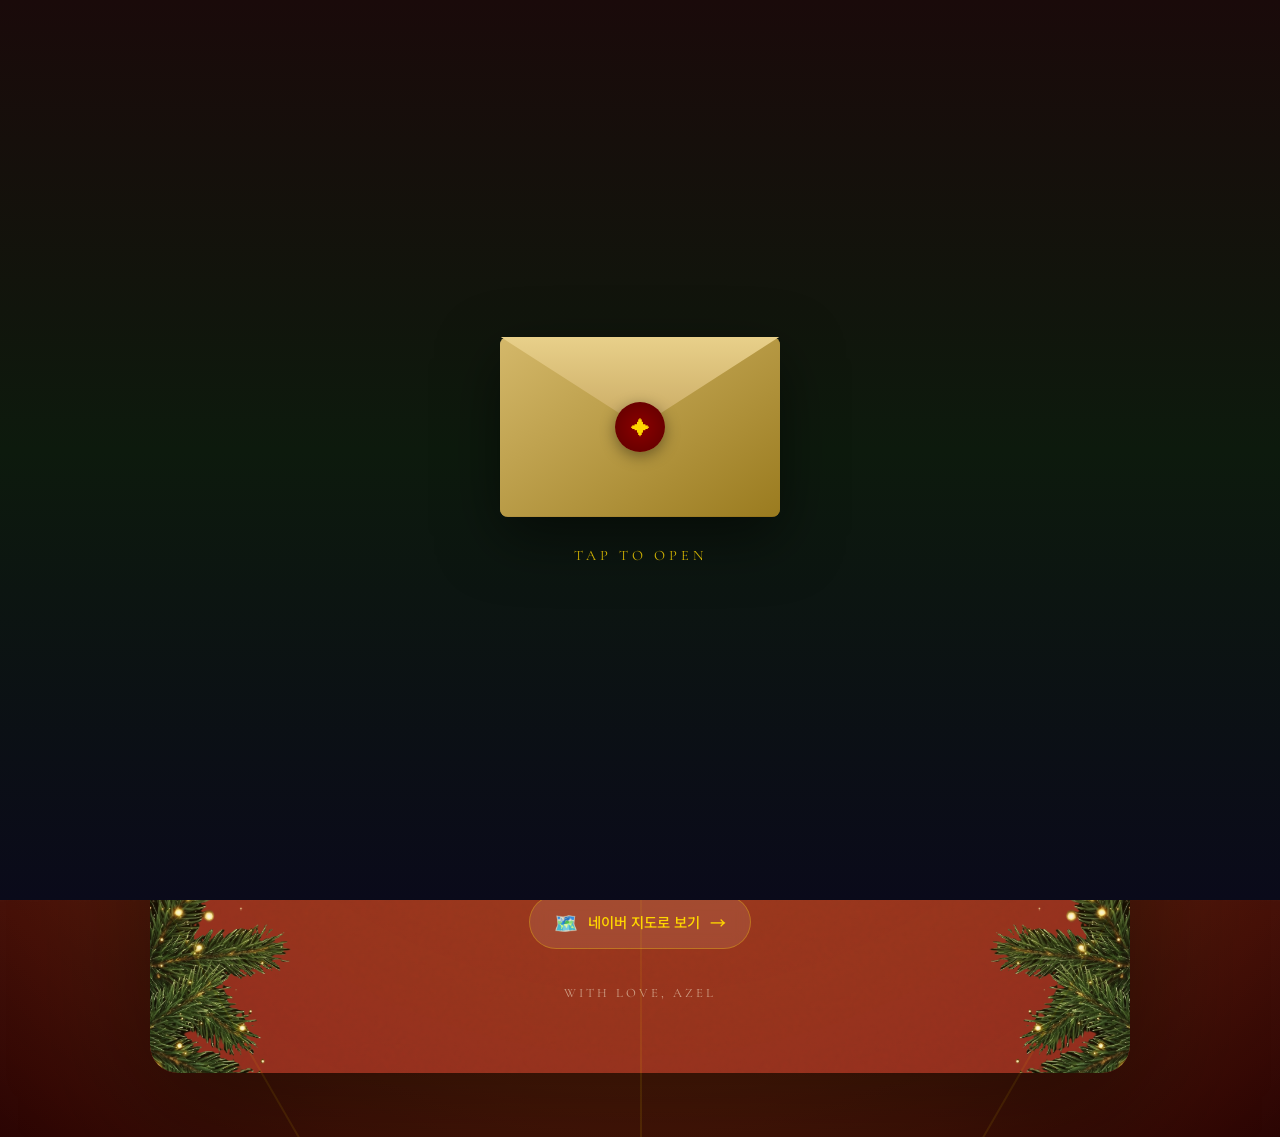
==== commit a396f216: "Add files via upload" ====
--- a/X-max/index.html
+++ b/X-max/index.html
@@ -895,10 +895,8 @@
         }
 
         .event-card.event-single,
-        .event-card:last-child:nth-child(odd) {
+        .event-card.event-full {
             grid-column: 1 / -1;
-            justify-self: center;
-            max-width: 180px;
         }
 
         .event-highlight {
@@ -908,7 +906,54 @@
 
         .event-muted {
             opacity: 0.7;
-            font-size: 0.9em;
+        }
+
+        /* Location Section */
+        .location-section {
+            margin-top: 24px;
+            text-align: center;
+        }
+
+        .location-title {
+            font-size: 0.95rem;
+            color: #f3e7dc;
+            margin-bottom: 12px;
+        }
+
+        .location-link {
+            display: inline-flex;
+            align-items: center;
+            gap: 10px;
+            padding: 12px 24px;
+            background: rgba(255, 255, 255, 0.1);
+            backdrop-filter: blur(8px);
+            -webkit-backdrop-filter: blur(8px);
+            border: 1px solid rgba(255, 215, 0, 0.3);
+            border-radius: 50px;
+            color: #ffd700;
+            text-decoration: none;
+            font-size: 0.9rem;
+            font-weight: 500;
+            transition: all 0.3s ease;
+        }
+
+        .location-link:hover {
+            background: rgba(255, 215, 0, 0.15);
+            transform: translateY(-2px);
+            box-shadow: 0 8px 25px rgba(0, 0, 0, 0.2);
+        }
+
+        .location-icon {
+            font-size: 1.2rem;
+        }
+
+        .location-arrow {
+            font-size: 1rem;
+            transition: transform 0.3s ease;
+        }
+
+        .location-link:hover .location-arrow {
+            transform: translateX(4px);
         }
 
         /* 태블릿 이상에서 카드 크기 확대 */
@@ -1416,21 +1461,31 @@
                             <li class="event-card">
                                 <span class="event-card-icon">🛍️</span>
                                 <span class="event-card-title">구매 혜택</span>
-                                <span class="event-card-desc"><span class="event-highlight">5만원↑</span> 구매 시 <span
-                                        class="event-highlight">굿즈가방</span></span>
+                                <span class="event-card-desc"><span class="event-highlight">5만원</span> 구매시<br><span
+                                        class="event-highlight">굿즈가방</span> 증정</span>
                                 <span class="event-card-note">(쿠지/캡슐/수리 제외)</span>
                             </li>
                             <li class="event-card">
                                 <span class="event-card-icon">🏷️</span>
                                 <span class="event-card-title">할인 부스</span>
-                                <span class="event-card-desc"><span class="event-highlight">10~30%</span> 할인부스 운영</span>
+                                <span class="event-card-desc"><span class="event-highlight">Up to 30%</span><br>할인부스
+                                    운영</span>
                             </li>
-                            <li class="event-card">
+                            <li class="event-card event-full">
                                 <span class="event-card-icon">🎰</span>
                                 <span class="event-card-title">랜덤박스 이벤트</span>
                                 <span class="event-card-desc">구매 시 <span class="event-highlight">행운 추첨권</span> 증정</span>
                             </li>
                         </ol>
+
+                        <div class="location-section">
+                            <p class="location-title">📍 찾아오시는 길</p>
+                            <a href="https://naver.me/5tfO6G1R" target="_blank" class="location-link">
+                                <span class="location-icon">🗺️</span>
+                                <span class="location-text">네이버 지도로 보기</span>
+                                <span class="location-arrow">→</span>
+                            </a>
+                        </div>
 
                         <p class="panel-footer">WITH LOVE, AZEL</p>
                     </div>
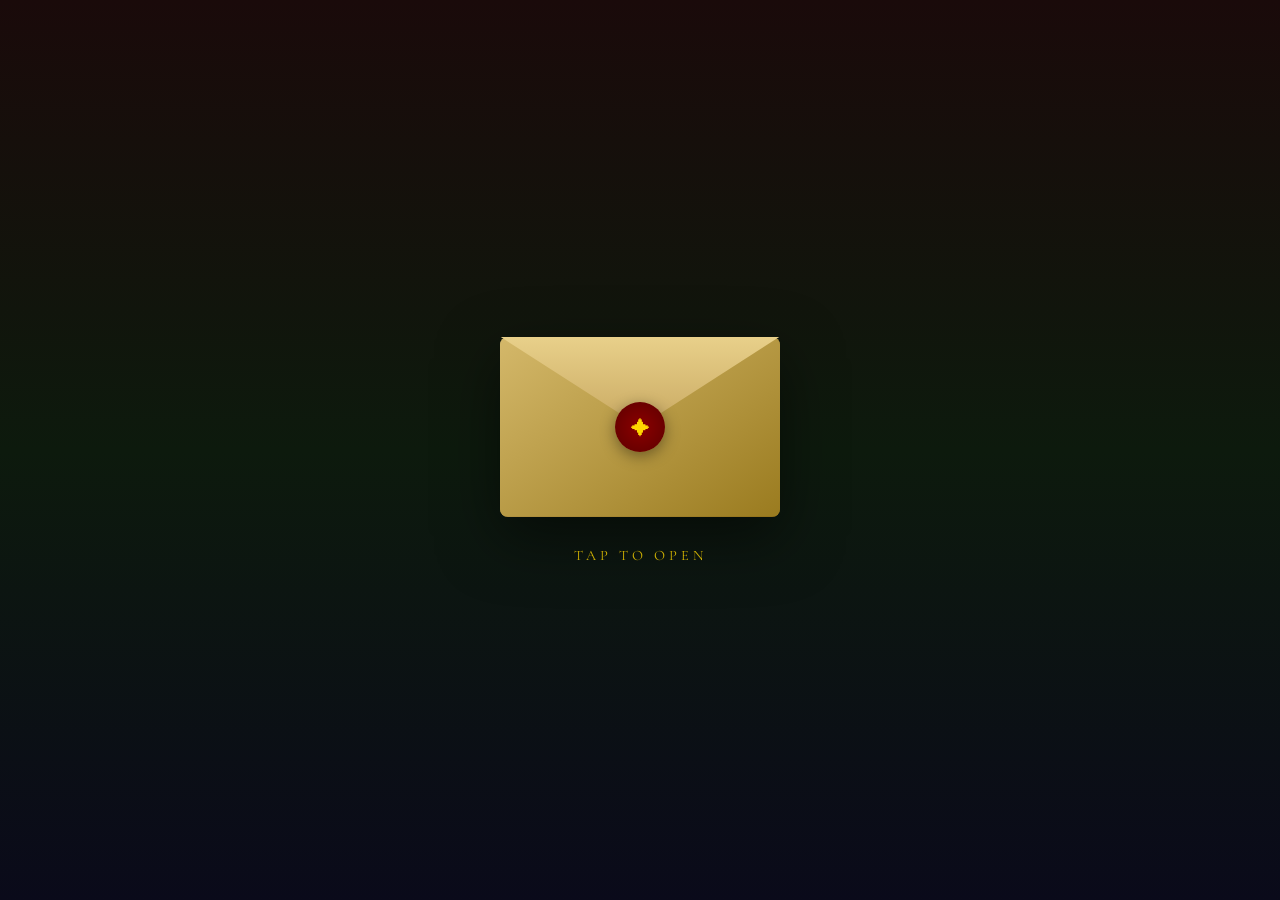
==== commit 6ef6c60c: "Add files via upload" ====
--- a/X-max/index.html
+++ b/X-max/index.html
@@ -15,12 +15,20 @@
             box-sizing: border-box;
         }
 
+        html {
+            overscroll-behavior: none;
+            -webkit-overflow-scrolling: auto;
+        }
+
         body {
             font-family: 'Noto Sans KR', sans-serif;
             background: #030306;
             min-height: 100vh;
-            overflow-x: hidden;
+            min-height: 100dvh;
+            overflow: hidden;
+            overscroll-behavior: none;
             color: #fff;
+            word-break: keep-all;
         }
 
         /* ============ INTRO VIDEO ============ */
@@ -557,11 +565,14 @@
         /* ============ INVITATION CARD ============ */
         .invitation-wrapper {
             min-height: 100vh;
+            min-height: 100dvh;
+            height: 100vh;
+            height: 100dvh;
             display: flex;
             justify-content: center;
             align-items: stretch;
             padding: 0;
-            overflow-x: hidden;
+            overflow: hidden;
             background: #8e271f;
         }
 
@@ -570,6 +581,7 @@
             width: 100%;
             max-width: 100%;
             min-height: 100vh;
+            height: auto;
             overflow: visible;
             box-shadow: none;
             border-radius: 0;
@@ -622,13 +634,17 @@
             display: flex;
             flex-direction: column;
             align-items: center;
-            justify-content: flex-start;
-            padding: clamp(72px, 10vh, 140px) clamp(18px, 3.5vw, 64px) clamp(56px, 8vh, 120px);
+            justify-content: center;
+            padding: clamp(20px, 3vh, 60px) clamp(12px, 2vw, 40px) clamp(20px, 3vh, 50px);
             background: transparent;
-            width: min(92%, 760px);
+            width: min(96%, 760px);
             margin: 0 auto;
             z-index: 10;
             text-align: center;
+            height: 100vh;
+            height: 100dvh;
+            overflow: hidden;
+            gap: clamp(10px, 2vh, 20px);
         }
 
         .center-panel::before,
@@ -667,12 +683,12 @@
             display: flex;
             flex-direction: column;
             align-items: center;
-            padding: 0 0 14px 0;
+            padding: 0;
         }
 
         .scrollable-content {
             width: 100%;
-            padding-top: 18px;
+            padding-top: 0;
         }
 
         .diagonal-layout {
@@ -680,6 +696,7 @@
             flex-direction: column;
             align-items: center;
             gap: 5px;
+            margin-top: 0;
         }
 
         .diagonal-row {
@@ -696,7 +713,7 @@
 
         .diagonal-text {
             font-family: 'Great Vibes', cursive;
-            font-size: 2rem;
+            font-size: clamp(1.8rem, 3.5vw, 2.5rem);
             color: #fff;
             text-shadow: 0 0 30px rgba(255, 215, 0, 0.3);
         }
@@ -713,7 +730,7 @@
         }
 
         .diagonal-logo {
-            height: 60px;
+            height: clamp(50px, 8vh, 80px);
             width: auto;
             margin-left: 0;
             display: block;
@@ -721,15 +738,16 @@
         }
 
         .anniversary-sub {
-            margin-top: 10px;
+            margin-top: 8px;
             color: #ffd700;
         }
 
         .center-divider {
-            margin-top: 18px;
+            margin-top: 8px;
+            margin-bottom: 0;
             display: flex;
             align-items: center;
-            gap: 10px;
+            gap: 8px;
         }
 
         .center-divider::before,
@@ -756,7 +774,7 @@
             padding: 0;
             display: flex;
             flex-direction: column;
-            gap: clamp(12px, 2vh, 16px);
+            gap: clamp(8px, 1vh, 14px);
             color: #f3e7dc;
             text-align: center;
         }
@@ -811,24 +829,24 @@
         }
 
         .event-subtitle {
+            margin: 0 0 4px 0;
+            text-align: center;
+            font-size: clamp(0.8rem, 1.5vw, 1rem);
+            opacity: 0.85;
+            color: #f3e7dc;
+        }
+
+        .event-date {
             margin: 0 0 8px 0;
             text-align: center;
-            font-size: clamp(0.85rem, 0.3vw + 0.8rem, 0.95rem);
-            opacity: 0.85;
-            color: #f3e7dc;
-        }
-
-        .event-date {
-            margin: 0 0 20px 0;
-            text-align: center;
-            font-size: clamp(0.8rem, 0.25vw + 0.75rem, 0.9rem);
+            font-size: clamp(0.75rem, 1.2vw, 0.9rem);
             color: #ffd700;
             font-weight: 500;
             letter-spacing: 0.05em;
         }
 
         .event-list {
-            --event-gap: 10px;
+            --event-gap: 6px;
             list-style: none;
             margin: 0 auto;
             padding: 0;
@@ -841,30 +859,62 @@
 
         .event-card {
             position: relative;
-            padding: 40px 14px 14px 14px;
-            border-radius: 14px;
+            padding: 28px 8px 18px 8px;
+            border-radius: 10px;
             background: rgba(255, 255, 255, 0.08);
             backdrop-filter: blur(8px);
             -webkit-backdrop-filter: blur(8px);
             border: 1px solid rgba(255, 215, 0, 0.15);
-            box-shadow: 0 4px 20px rgba(0, 0, 0, 0.15);
-            line-height: 1.5;
-            font-size: 0.9rem;
+            box-shadow: 0 2px 12px rgba(0, 0, 0, 0.15);
+            line-height: 1.3;
+            font-size: 0.8rem;
             text-align: center;
-            transition: transform 0.2s ease, box-shadow 0.2s ease;
+            transition: transform 0.2s ease, box-shadow 0.2s ease, border-color 0.2s ease;
+            will-change: transform;
+            cursor: pointer;
+            overflow: hidden;
+        }
+
+        .event-card::after {
+            content: '👇 자세히';
+            position: absolute;
+            top: 4px;
+            left: 4px;
+            transform: none;
+            font-size: 0.5rem;
+            color: rgba(255, 215, 0, 0.7);
+            opacity: 0.9;
+            animation: tapHint 2s ease-in-out infinite;
+        }
+
+        @keyframes tapHint {
+
+            0%,
+            100% {
+                opacity: 0.6;
+            }
+
+            50% {
+                opacity: 1;
+            }
         }
 
         .event-card:hover {
             transform: translateY(-2px);
             box-shadow: 0 8px 30px rgba(0, 0, 0, 0.2);
+            border-color: rgba(255, 215, 0, 0.4);
+        }
+
+        .event-card:active {
+            transform: scale(0.97);
         }
 
         .event-card-icon {
             position: absolute;
             left: 50%;
-            top: 10px;
+            top: 6px;
             transform: translateX(-50%);
-            font-size: 1.4rem;
+            font-size: 1.1rem;
             filter: drop-shadow(0 2px 4px rgba(0, 0, 0, 0.3));
         }
 
@@ -873,20 +923,20 @@
             font-weight: 600;
             letter-spacing: 0.02em;
             color: #ffd700;
-            margin-bottom: 4px;
-            font-size: 0.95rem;
+            margin-bottom: 2px;
+            font-size: clamp(0.75rem, 1.2vw, 0.95rem);
         }
 
         .event-card-desc {
             display: block;
             color: #f3e7dc;
-            font-size: 0.85rem;
+            font-size: clamp(0.7rem, 1vw, 0.85rem);
         }
 
         .event-card-note {
             display: block;
-            margin-top: 4px;
-            font-size: 0.75rem;
+            margin-top: 2px;
+            font-size: 0.6rem;
             opacity: 0.7;
         }
 
@@ -910,21 +960,21 @@
 
         /* Location Section */
         .location-section {
-            margin-top: 24px;
+            margin-top: 10px;
             text-align: center;
         }
 
         .location-title {
-            font-size: 0.95rem;
+            font-size: clamp(0.8rem, 1.2vw, 1rem);
             color: #f3e7dc;
-            margin-bottom: 12px;
+            margin-bottom: 6px;
         }
 
         .location-link {
             display: inline-flex;
             align-items: center;
-            gap: 10px;
-            padding: 12px 24px;
+            gap: 8px;
+            padding: 8px 16px;
             background: rgba(255, 255, 255, 0.1);
             backdrop-filter: blur(8px);
             -webkit-backdrop-filter: blur(8px);
@@ -932,7 +982,7 @@
             border-radius: 50px;
             color: #ffd700;
             text-decoration: none;
-            font-size: 0.9rem;
+            font-size: clamp(0.75rem, 1.1vw, 0.9rem);
             font-weight: 500;
             transition: all 0.3s ease;
         }
@@ -944,11 +994,11 @@
         }
 
         .location-icon {
-            font-size: 1.2rem;
+            font-size: 1rem;
         }
 
         .location-arrow {
-            font-size: 1rem;
+            font-size: 0.85rem;
             transition: transform 0.3s ease;
         }
 
@@ -972,9 +1022,9 @@
                 font-size: 1.5rem;
             }
 
-            .event-card.event-single,
-            .event-card:last-child:nth-child(odd) {
-                max-width: 220px;
+            .event-card.event-full {
+                grid-column: 1 / -1;
+                max-width: 100%;
             }
         }
 
@@ -1012,33 +1062,72 @@
 
         @media (max-width: 500px) {
             .center-panel {
-                width: 92%;
-                padding: 64px 18px 76px;
+                width: 96%;
+                padding: 12px 10px 16px;
+                height: 100vh;
+                height: 100dvh;
+                justify-content: center;
+                gap: clamp(8px, 1.5vh, 16px);
             }
 
             .greeting-main {
-                font-size: 2.2rem;
+                font-size: 1.8rem;
             }
 
             .panel-message {
-                font-size: 0.85rem;
+                font-size: 0.75rem;
+            }
+
+            .diagonal-logo {
+                height: clamp(45px, 7vh, 65px);
+            }
+
+            .diagonal-text {
+                font-size: 1.8rem;
+            }
+
+            .center-divider {
+                margin-top: 4px;
             }
 
             .event-card {
-                padding: 36px 12px 12px 12px;
+                padding: 24px 6px 6px 6px;
             }
 
             .event-card-icon {
-                top: 8px;
-                font-size: 1.2rem;
+                top: 4px;
+                font-size: 1rem;
             }
 
             .event-card-title {
-                font-size: 0.9rem;
+                font-size: 0.7rem;
             }
 
             .event-card-desc {
-                font-size: 0.8rem;
+                font-size: 0.65rem;
+            }
+
+            .event-card-note {
+                font-size: 0.55rem;
+            }
+
+            .location-section {
+                margin-top: 8px;
+            }
+
+            .location-title {
+                font-size: 0.7rem;
+                margin-bottom: 4px;
+            }
+
+            .location-link {
+                padding: 6px 12px;
+                font-size: 0.7rem;
+            }
+
+            .panel-footer {
+                margin-top: 8px;
+                font-size: 0.6rem;
             }
         }
 
@@ -1313,6 +1402,174 @@
             50% {
                 box-shadow: 0 0 20px 5px rgba(255, 215, 0, 0.3);
             }
+        }
+
+        /* ============ EVENT MODAL ============ */
+        .event-modal-overlay {
+            position: fixed;
+            top: 0;
+            left: 0;
+            width: 100%;
+            height: 100%;
+            background: rgba(0, 0, 0, 0.75);
+            backdrop-filter: blur(12px);
+            -webkit-backdrop-filter: blur(12px);
+            z-index: 10000;
+            display: flex;
+            justify-content: center;
+            align-items: center;
+            padding: 20px;
+            opacity: 0;
+            visibility: hidden;
+            transition: opacity 0.4s ease, visibility 0.4s ease;
+        }
+
+        .event-modal-overlay.active {
+            opacity: 1;
+            visibility: visible;
+        }
+
+        .event-modal {
+            position: relative;
+            background: linear-gradient(160deg, #4a1a1a 0%, #2a0e0e 40%, #1a0808 100%);
+            border-radius: 24px;
+            padding: 32px 28px;
+            max-width: 380px;
+            width: 100%;
+            max-height: 85vh;
+            overflow-y: auto;
+            box-shadow:
+                0 25px 80px rgba(0, 0, 0, 0.6),
+                0 0 60px rgba(255, 215, 0, 0.15),
+                inset 0 1px 0 rgba(255, 255, 255, 0.1);
+            transform: scale(0.85) translateY(30px);
+            transition: transform 0.4s cubic-bezier(0.34, 1.56, 0.64, 1);
+        }
+
+        .event-modal::before {
+            content: '';
+            position: absolute;
+            inset: 0;
+            border-radius: 24px;
+            padding: 2px;
+            background: linear-gradient(160deg, rgba(255, 215, 0, 0.5) 0%, rgba(255, 215, 0, 0.1) 50%, rgba(255, 215, 0, 0.3) 100%);
+            -webkit-mask: linear-gradient(#fff 0 0) content-box, linear-gradient(#fff 0 0);
+            mask: linear-gradient(#fff 0 0) content-box, linear-gradient(#fff 0 0);
+            -webkit-mask-composite: xor;
+            mask-composite: exclude;
+            pointer-events: none;
+        }
+
+        .event-modal-overlay.active .event-modal {
+            transform: scale(1) translateY(0);
+        }
+
+        .event-modal-header {
+            display: flex;
+            align-items: center;
+            gap: 16px;
+            margin-bottom: 24px;
+            padding-bottom: 18px;
+            border-bottom: 1px solid rgba(255, 215, 0, 0.25);
+        }
+
+        .event-modal-icon {
+            font-size: 3rem;
+            filter: drop-shadow(0 4px 12px rgba(0, 0, 0, 0.4));
+            animation: iconFloat 3s ease-in-out infinite;
+        }
+
+        @keyframes iconFloat {
+
+            0%,
+            100% {
+                transform: translateY(0);
+            }
+
+            50% {
+                transform: translateY(-5px);
+            }
+        }
+
+        .event-modal-title {
+            font-family: 'Playfair Display', 'Noto Sans KR', serif;
+            font-size: 1.5rem;
+            font-weight: 700;
+            background: linear-gradient(180deg, #ffd700 0%, #ffaa00 100%);
+            -webkit-background-clip: text;
+            background-clip: text;
+            color: transparent;
+            letter-spacing: 0.02em;
+            text-shadow: 0 2px 10px rgba(255, 215, 0, 0.3);
+        }
+
+        .event-modal-body {
+            color: #f5efe8;
+            font-size: 1rem;
+            line-height: 1.9;
+        }
+
+        .event-modal-body p {
+            margin-bottom: 14px;
+        }
+
+        .event-modal-body .highlight {
+            color: #ffd700;
+            font-weight: 600;
+            text-shadow: 0 0 10px rgba(255, 215, 0, 0.3);
+        }
+
+        .event-modal-body .note {
+            font-size: 0.85rem;
+            opacity: 0.75;
+            margin-top: 18px;
+            padding-top: 14px;
+            border-top: 1px solid rgba(255, 215, 0, 0.15);
+            color: #d4c4b0;
+        }
+
+        .event-modal-close {
+            display: block;
+            width: 100%;
+            margin-top: 28px;
+            padding: 16px;
+            background: linear-gradient(135deg, rgba(255, 215, 0, 0.2) 0%, rgba(255, 180, 0, 0.15) 100%);
+            border: 1px solid rgba(255, 215, 0, 0.5);
+            border-radius: 50px;
+            color: #ffd700;
+            font-size: 1rem;
+            font-weight: 600;
+            letter-spacing: 0.05em;
+            cursor: pointer;
+            transition: all 0.3s ease;
+            text-shadow: 0 1px 3px rgba(0, 0, 0, 0.3);
+        }
+
+        .event-modal-close:hover {
+            background: linear-gradient(135deg, rgba(255, 215, 0, 0.35) 0%, rgba(255, 180, 0, 0.25) 100%);
+            transform: translateY(-3px);
+            box-shadow: 0 10px 30px rgba(0, 0, 0, 0.3), 0 0 20px rgba(255, 215, 0, 0.2);
+        }
+
+        .event-modal-close:active {
+            transform: translateY(-1px);
+        }
+
+        .event-card {
+            position: relative;
+            padding: 40px 14px 14px 14px;
+            border-radius: 14px;
+            background: rgba(255, 255, 255, 0.08);
+            backdrop-filter: blur(8px);
+            -webkit-backdrop-filter: blur(8px);
+            border: 1px solid rgba(255, 215, 0, 0.15);
+            box-shadow: 0 4px 20px rgba(0, 0, 0, 0.15);
+            line-height: 1.5;
+            font-size: 0.9rem;
+            text-align: center;
+            transition: transform 0.2s ease, box-shadow 0.2s ease;
+            will-change: transform;
+            cursor: pointer;
         }
 
         /* Responsive */
@@ -1447,31 +1704,31 @@
                         <p class="event-date">📅 12/24 ~ 1/11</p>
 
                         <ol class="event-list">
-                            <li class="event-card">
+                            <li class="event-card" onclick="showEventModal('existing')">
                                 <span class="event-card-icon">💎</span>
                                 <span class="event-card-title">기존 회원 혜택</span>
                                 <span class="event-card-desc"><span class="event-highlight">3,000포인트</span> 증정</span>
                             </li>
-                            <li class="event-card">
+                            <li class="event-card" onclick="showEventModal('new')">
                                 <span class="event-card-icon">🎁</span>
                                 <span class="event-card-title">신규 가입 혜택</span>
                                 <span class="event-card-desc"><span class="event-highlight">3,000P</span> 또는 <span
                                         class="event-highlight">랜덤캡슐</span></span>
                             </li>
-                            <li class="event-card">
+                            <li class="event-card" onclick="showEventModal('purchase')">
                                 <span class="event-card-icon">🛍️</span>
                                 <span class="event-card-title">구매 혜택</span>
                                 <span class="event-card-desc"><span class="event-highlight">5만원</span> 구매시<br><span
                                         class="event-highlight">굿즈가방</span> 증정</span>
                                 <span class="event-card-note">(쿠지/캡슐/수리 제외)</span>
                             </li>
-                            <li class="event-card">
+                            <li class="event-card" onclick="showEventModal('discount')">
                                 <span class="event-card-icon">🏷️</span>
                                 <span class="event-card-title">할인 부스</span>
                                 <span class="event-card-desc"><span class="event-highlight">Up to 30%</span><br>할인부스
                                     운영</span>
                             </li>
-                            <li class="event-card event-full">
+                            <li class="event-card event-full" onclick="showEventModal('randombox')">
                                 <span class="event-card-icon">🎰</span>
                                 <span class="event-card-title">랜덤박스 이벤트</span>
                                 <span class="event-card-desc">구매 시 <span class="event-highlight">행운 추첨권</span> 증정</span>
@@ -1493,7 +1750,93 @@
             </div>
         </div>
 
+        <!-- Event Detail Modal -->
+        <div class="event-modal-overlay" id="eventModalOverlay" onclick="closeEventModal(event)">
+            <div class="event-modal" onclick="event.stopPropagation()">
+                <div class="event-modal-header">
+                    <span class="event-modal-icon" id="modalIcon">💎</span>
+                    <h3 class="event-modal-title" id="modalTitle">이벤트 제목</h3>
+                </div>
+                <div class="event-modal-body" id="modalBody">
+                    <!-- 내용이 동적으로 채워집니다 -->
+                </div>
+                <button class="event-modal-close" onclick="closeEventModal()">확인</button>
+            </div>
+        </div>
+
         <script>
+            // Event Modal Data
+            const eventDetails = {
+                existing: {
+                    icon: '💎',
+                    title: '기존 회원 혜택',
+                    body: `
+                        <p>AZEL 1주년을 맞아 <span class="highlight">기존 회원분들께 감사의 마음</span>을 담아 특별한 혜택을 드립니다!</p>
+                        <p>🎉 <span class="highlight">3,000 포인트</span>를 무료로 지급해드립니다.</p>
+                        <p>포인트는 이벤트 기간 내 매장에서 바로 사용 가능합니다.</p>
+                        <p class="note">※ 기존 회원 기준: 이벤트 시작일(12/24) 이전 가입자</p>
+                    `
+                },
+                new: {
+                    icon: '🎁',
+                    title: '신규 가입 혜택',
+                    body: `
+                        <p>새롭게 AZEL 가족이 되어주시는 분들을 위한 <span class="highlight">특별 웰컴 선물</span>!</p>
+                        <p>아래 두 가지 중 원하시는 혜택을 선택하세요:</p>
+                        <p>💰 <span class="highlight">3,000 포인트</span> 즉시 지급<br>또는<br>🎲 <span class="highlight">랜덤 캡슐</span> 1회 무료 체험</p>
+                        <p class="note">※ 혜택은 가입 시 1회만 선택 가능합니다.</p>
+                    `
+                },
+                purchase: {
+                    icon: '🛍️',
+                    title: '구매 혜택',
+                    body: `
+                        <p>이벤트 기간 동안 <span class="highlight">5만원 이상 구매 시</span> AZEL 특별 굿즈가방을 증정합니다!</p>
+                        <p>🎒 실용적이고 멋진 디자인의 <span class="highlight">AZEL 굿즈가방</span>을 무료로 받아가세요.</p>
+                        <p class="note">※ 쿠지/캡슐/수리 금액은 제외됩니다.<br>※ 선착순 소진 시 조기 종료될 수 있습니다.</p>
+                    `
+                },
+                discount: {
+                    icon: '🏷️',
+                    title: '할인 부스',
+                    body: `
+                        <p>이벤트 기간 동안 <span class="highlight">최대 30% 할인</span>되는 특별 할인 부스를 운영합니다!</p>
+                        <p>🔥 다양한 인기 상품들을 특가로 만나보세요.</p>
+                        <p>📍 매장 내 특별 할인 부스 코너에서 진행됩니다.</p>
+                        <p class="note">※ 할인율은 상품마다 다를 수 있습니다.<br>※ 재고 소진 시 조기 종료될 수 있습니다.</p>
+                    `
+                },
+                randombox: {
+                    icon: '🎰',
+                    title: '랜덤박스 이벤트',
+                    body: `
+                        <p>🎁 <span class="highlight">아젤 랜덤박스 이벤트</span></p>
+                        <p>행운 추첨권 포함 특별 랜덤박스</p>
+                        <p>🔥 <span class="highlight">선착순 100명</span> 한정<br>💰 가격: <span class="highlight">30,000원</span></p>
+                        <p class="note">※ 재고 소진 시 추첨을 통해 초대형 경품 증정</p>
+                    `
+                }
+            };
+
+            // Show Event Modal
+            function showEventModal(eventType) {
+                const data = eventDetails[eventType];
+                if (!data) return;
+
+                document.getElementById('modalIcon').textContent = data.icon;
+                document.getElementById('modalTitle').textContent = data.title;
+                document.getElementById('modalBody').innerHTML = data.body;
+                document.getElementById('eventModalOverlay').classList.add('active');
+                document.body.style.overflow = 'hidden';
+            }
+
+            // Close Event Modal
+            function closeEventModal(event) {
+                if (event && event.target !== document.getElementById('eventModalOverlay')) return;
+                document.getElementById('eventModalOverlay').classList.remove('active');
+                document.body.style.overflow = '';
+            }
+
             // Open Invitation
             function openInvitation() {
                 document.getElementById('opening').classList.add('hidden');
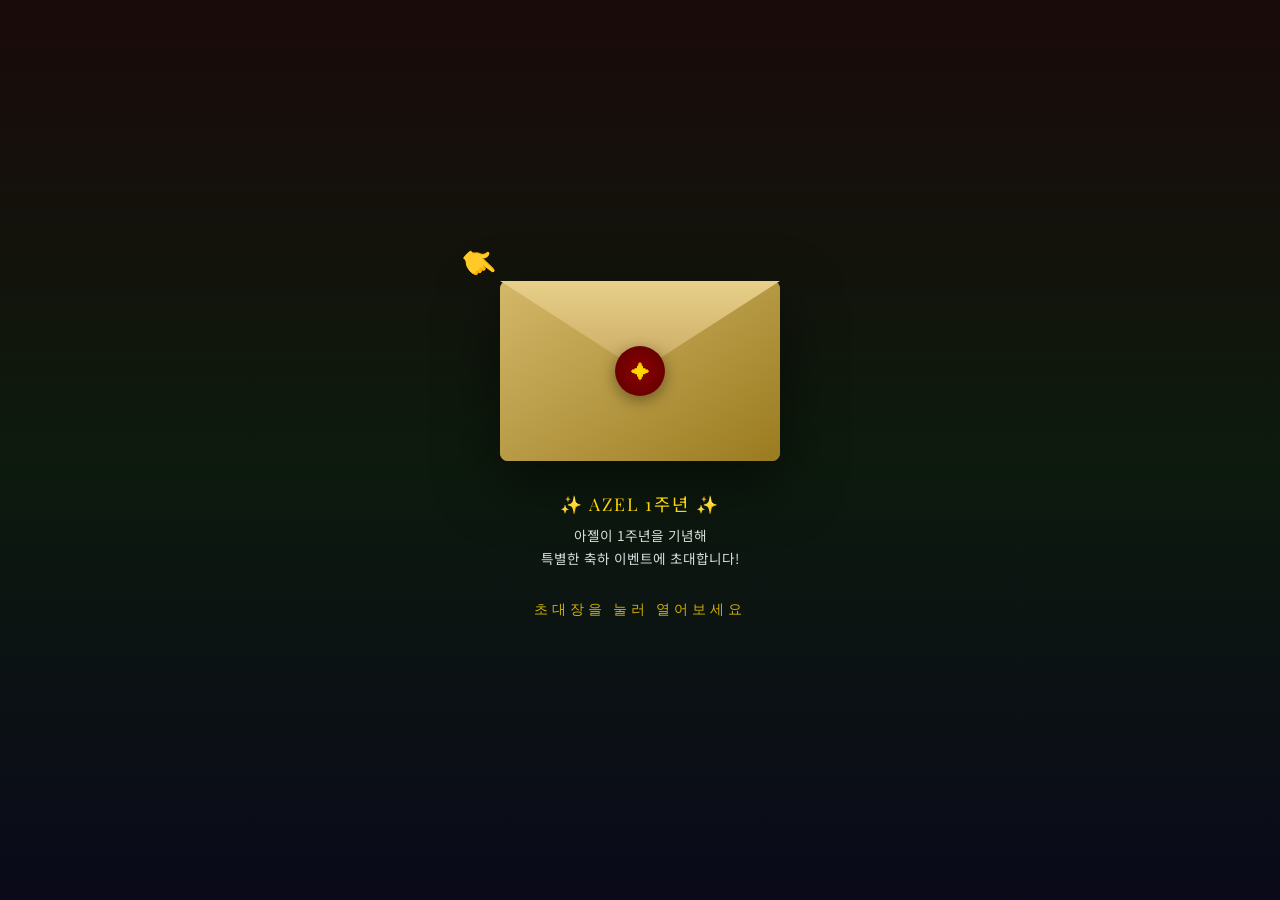
==== commit ccd597fe: "Add files via upload" ====
--- a/X-max/index.html
+++ b/X-max/index.html
@@ -172,6 +172,45 @@
             perspective: 1000px;
             margin-bottom: 30px;
             z-index: 10;
+            animation: envelope-bounce 2s ease-in-out infinite;
+            cursor: pointer;
+        }
+
+        @keyframes envelope-bounce {
+
+            0%,
+            100% {
+                transform: translateY(0) scale(1);
+            }
+
+            50% {
+                transform: translateY(-10px) scale(1.02);
+            }
+        }
+
+        .envelope::before {
+            content: '👇';
+            position: absolute;
+            top: -40px;
+            left: -40px;
+            transform: rotate(-45deg);
+            font-size: 1.8rem;
+            animation: tap-hint-left 1.5s ease-in-out infinite;
+            z-index: 20;
+        }
+
+        @keyframes tap-hint-left {
+
+            0%,
+            100% {
+                opacity: 0.6;
+                transform: rotate(-45deg) translate(0, 0);
+            }
+
+            50% {
+                opacity: 1;
+                transform: rotate(-45deg) translate(5px, 5px);
+            }
         }
 
         .envelope-back {
@@ -238,6 +277,27 @@
             text-transform: uppercase;
             animation: pulse-text 2s ease-in-out infinite;
             z-index: 10;
+        }
+
+        .letter-intro {
+            text-align: center;
+            margin-bottom: 30px;
+            z-index: 10;
+        }
+
+        .letter-intro-title {
+            font-family: 'Playfair Display', 'Noto Sans KR', serif;
+            font-size: 1.1rem;
+            color: #ffd700;
+            margin-bottom: 8px;
+            letter-spacing: 2px;
+        }
+
+        .letter-intro-desc {
+            font-family: 'Noto Sans KR', sans-serif;
+            font-size: 0.85rem;
+            color: rgba(255, 255, 255, 0.85);
+            line-height: 1.7;
         }
 
         @keyframes pulse-text {
@@ -1611,7 +1671,11 @@
                 <div class="envelope-flap"></div>
                 <div class="envelope-seal"></div>
             </div>
-            <p class="letter-text">Tap to Open</p>
+            <div class="letter-intro">
+                <p class="letter-intro-title">✨ AZEL 1주년 ✨</p>
+                <p class="letter-intro-desc">아젤이 1주년을 기념해<br>특별한 축하 이벤트에 초대합니다!</p>
+            </div>
+            <p class="letter-text">초대장을 눌러 열어보세요</p>
         </div>
 
         <!-- Video (plays after envelope click) -->
@@ -1701,7 +1765,7 @@
 
                     <div class="panel-body">
                         <p class="event-subtitle">감사한 마음을 담아 준비했어요.</p>
-                        <p class="event-date">📅 12/24 ~ 1/11</p>
+                        <p class="event-date">📅 ~ 1/11(일)</p>
 
                         <ol class="event-list">
                             <li class="event-card" onclick="showEventModal('existing')">
@@ -1731,7 +1795,8 @@
                             <li class="event-card event-full" onclick="showEventModal('randombox')">
                                 <span class="event-card-icon">🎰</span>
                                 <span class="event-card-title">랜덤박스 이벤트</span>
-                                <span class="event-card-desc">구매 시 <span class="event-highlight">행운 추첨권</span> 증정</span>
+                                <span class="event-card-desc">선착순 <span class="event-highlight">120명</span> 한정<br><span
+                                        class="event-highlight">35,000원</span> 랜덤박스<br>경품 추첨 이벤트</span>
                             </li>
                         </ol>
 
@@ -1783,7 +1848,7 @@
                     body: `
                         <p>새롭게 AZEL 가족이 되어주시는 분들을 위한 <span class="highlight">특별 웰컴 선물</span>!</p>
                         <p>아래 두 가지 중 원하시는 혜택을 선택하세요:</p>
-                        <p>💰 <span class="highlight">3,000 포인트</span> 즉시 지급<br>또는<br>🎲 <span class="highlight">랜덤 캡슐</span> 1회 무료 체험</p>
+                        <p style="text-align: center;">💰 <span class="highlight">3,000 포인트</span> 즉시 지급<br>또는<br>🎲 <span class="highlight">랜덤 캡슐</span> 1회 무료 체험</p>
                         <p class="note">※ 혜택은 가입 시 1회만 선택 가능합니다.</p>
                     `
                 },
@@ -1791,8 +1856,9 @@
                     icon: '🛍️',
                     title: '구매 혜택',
                     body: `
+                        <img src="goodsBox.png" alt="AZEL 굿즈가방" style="display: block; width: 100%; max-width: 140px; border-radius: 12px; margin: 0 auto 16px auto; box-shadow: 0 4px 20px rgba(0,0,0,0.3);">
                         <p>이벤트 기간 동안 <span class="highlight">5만원 이상 구매 시</span> AZEL 특별 굿즈가방을 증정합니다!</p>
-                        <p>🎒 실용적이고 멋진 디자인의 <span class="highlight">AZEL 굿즈가방</span>을 무료로 받아가세요.</p>
+                        <p>실용적이고 멋진 디자인의 <span class="highlight">AZEL 굿즈가방</span>을 무료로 받아가세요.</p>
                         <p class="note">※ 쿠지/캡슐/수리 금액은 제외됩니다.<br>※ 선착순 소진 시 조기 종료될 수 있습니다.</p>
                     `
                 },
@@ -1810,10 +1876,12 @@
                     icon: '🎰',
                     title: '랜덤박스 이벤트',
                     body: `
-                        <p>🎁 <span class="highlight">아젤 랜덤박스 이벤트</span></p>
-                        <p>행운 추첨권 포함 특별 랜덤박스</p>
-                        <p>🔥 <span class="highlight">선착순 100명</span> 한정<br>💰 가격: <span class="highlight">30,000원</span></p>
-                        <p class="note">※ 재고 소진 시 추첨을 통해 초대형 경품 증정</p>
+                        <p>🎁 선착순 <span class="highlight">120명 한정</span>!</p>
+                        <p>💰 <span class="highlight">35,000원</span>짜리 아젤 랜덤박스를 판매합니다.</p>
+                        <p>🎫 구매자 전원 <span class="highlight">추첨권 증정</span></p>
+                        <p>🏆 이벤트 종료 후 총 <span class="highlight">3명</span>에게<br>추첨을 통해 경품 증정</p>
+                        <p>🎊 전량 소진 시 <span class="highlight">스페셜 경품</span>을<br>한 분께 추가 증정!</p>
+                        <p class="note">📅 추첨일: 1월 11일 (일) 저녁 9시<br>※ 당첨 시 추첨권 소지자에 한해 경품 수령이 가능합니다.<br>※ 추첨은 인스타그램 라이브 방송으로 진행합니다.</p>
                     `
                 }
             };
